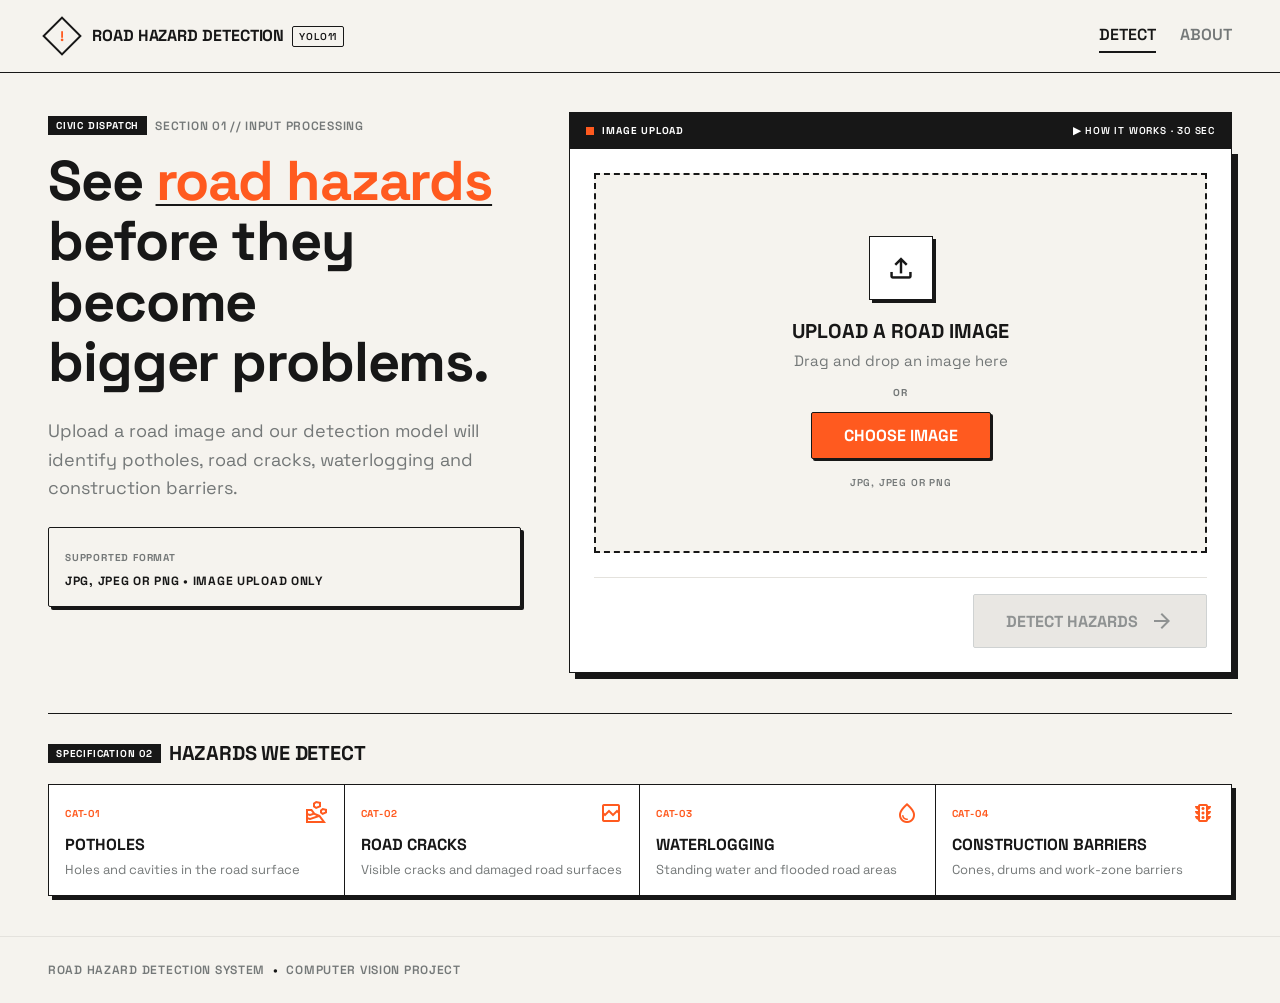
==== frontend/index.html @ a5b5b911 "feat: add road hazard detection frontend" ====
<!DOCTYPE html>
<html lang="en">
<head>
  <meta charset="utf-8">
  <meta name="viewport" content="width=device-width, initial-scale=1.0">
  <title>Road Hazard Detection</title>
  <link rel="preconnect" href="https://fonts.googleapis.com">
  <link rel="preconnect" href="https://fonts.gstatic.com" crossorigin>
  <link href="https://fonts.googleapis.com/css2?family=Space+Grotesk:wght@400;500;600;700&display=swap" rel="stylesheet">
  <link href="https://fonts.googleapis.com/css2?family=Material+Symbols+Outlined:wght,FILL@100..700,0..1&display=swap" rel="stylesheet">
  <link rel="stylesheet" href="styles.css">
</head>
<body>
  <!-- Header -->
  <header class="app-header">
    <div class="container header-container">
      <div class="logo-group">
        <div class="warning-icon" aria-hidden="true">
          <span>!</span>
        </div>
        <div class="title-group">
          <span class="app-title">Road Hazard Detection</span>
          <span class="model-badge">YOLO11</span>
        </div>
      </div>
      <nav class="main-nav" aria-label="Main Navigation">
        <a href="#" class="nav-link active">Detect</a>
        <a href="#" class="nav-link">About</a>
      </nav>
    </div>
  </header>

  <!-- Main Content -->
  <main class="main-content">
    <div class="container">
      
      <!-- Top Section: Dynamic based on state -->
      <!-- Empty & Selected States Header -->
      <section id="header-upload" class="section-header">
        <div class="editorial-column">
          <div class="wayfinding">
            <span class="badge-dark">CIVIC DISPATCH</span>
            <span class="section-label">SECTION 01 // INPUT PROCESSING</span>
          </div>
          <h1 class="main-heading">
            See <span class="highlight-underline">road hazards</span><br>
            before they become<br>
            bigger problems.
          </h1>
          <p class="editorial-text">
            Upload a road image and our detection model will identify potholes, road cracks, waterlogging and construction barriers.
          </p>
          <div class="spec-card">
            <div class="spec-header">
              <span class="spec-label">SUPPORTED FORMAT</span>
            </div>
            <p class="spec-value">JPG, JPEG OR PNG &bull; IMAGE UPLOAD ONLY</p>
          </div>
        </div>

        <div class="workspace-column">
          <div class="workspace-tab">
            <div class="tab-label">
              <span class="indicator-dot orange"></span>
              <span>IMAGE UPLOAD</span>
            </div>
            <button class="how-it-works-btn" id="btn-how-it-works" type="button">
              &#9654; HOW IT WORKS &middot; 30 SEC
            </button>
          </div>
          
          <div class="workspace-card">
            
            <!-- STATE 1: Empty Upload State -->
            <div id="view-empty" class="view-state active">
              <input type="file" id="file-upload-input" accept="image/jpeg,image/png,image/jpg" class="hidden-input" aria-label="Upload an image">
              <div id="drop-zone" class="drop-zone" role="button" tabindex="0" aria-label="Drag and drop an image here or click to choose">
                <div class="upload-icon-container">
                  <span class="material-symbols-outlined upload-icon">upload</span>
                </div>
                <h3 class="drop-heading">UPLOAD A ROAD IMAGE</h3>
                <p class="drop-subtext">Drag and drop an image here</p>
                <span class="separator">OR</span>
                <button type="button" class="btn-primary btn-choose">
                  CHOOSE IMAGE
                </button>
                <span class="format-note">JPG, JPEG OR PNG</span>
              </div>
              
              <!-- Validation / Error State Notification (Hidden by default) -->
              <div id="view-error" class="error-banner hidden">
                <span class="material-symbols-outlined">error</span>
                <span id="error-message">Invalid file type. Please upload a JPG, JPEG or PNG image.</span>
              </div>

              <div class="action-bar-disabled">
                <button type="button" class="btn-disabled" id="btn-detect-disabled" disabled>
                  <span>DETECT HAZARDS</span>
                  <span class="material-symbols-outlined">arrow_forward</span>
                </button>
              </div>
            </div>

            <!-- STATE 2: Selected Image State -->
            <div id="view-selected" class="view-state hidden">
              <div class="image-preview-container">
                <div class="badge-top-left">READY FOR ANALYSIS</div>
                <img id="image-preview" src="" alt="Selected road image preview" class="preview-img">
                <div class="grid-overlay" aria-hidden="true">
                  <div class="grid-cell"></div><div class="grid-cell"></div><div class="grid-cell"></div>
                  <div class="grid-cell"></div><div class="grid-cell"></div><div class="grid-cell"></div>
                </div>
              </div>
              
              <div class="metadata-strip">
                <div class="file-info">
                  <span class="material-symbols-outlined">image</span>
                  <span id="file-name" class="file-name">sample.jpg</span>
                  <span class="dot-separator">&bull;</span>
                  <span id="file-size" class="file-size">2.4 MB</span>
                </div>
                <div class="status-ready">
                  <span class="material-symbols-outlined">verified</span>
                  <span>Ready</span>
                </div>
              </div>

              <div class="action-bar-active">
                <button type="button" class="btn-text" id="btn-choose-different">
                  <span class="material-symbols-outlined">sync</span>
                  <span>Choose a different image</span>
                </button>
                <button type="button" class="btn-primary" id="btn-detect-action">
                  <span>DETECT HAZARDS</span>
                  <span class="material-symbols-outlined">arrow_forward</span>
                </button>
              </div>
            </div>

            <!-- STATE 3: Analyzing State -->
            <div id="view-analyzing" class="view-state hidden">
              <div class="image-preview-container analyzing-overlay">
                <img id="image-preview-analyzing" src="" alt="Analyzing road image" class="preview-img dimmed">
                <div class="loading-spinner-container">
                  <span class="material-symbols-outlined spinner">progress_activity</span>
                  <span class="loading-text">ANALYZING IMAGE...</span>
                </div>
              </div>
              <div class="metadata-strip analyzing-strip">
                <div class="pulse-indicator"></div>
                <span class="analyzing-status-text">Running YOLO11 tensor passes...</span>
              </div>
            </div>

          </div>
        </div>
      </section>

      <!-- STATE 4: Detection Results Header (Hidden by default) -->
      <section id="header-results" class="section-header-results hidden">
        <div class="results-banner">
          <div class="status-badge">Analysis Complete</div>
          <div class="demo-notice">DEMO MODE &mdash; Backend detection is not connected yet.</div>
          <h1 class="main-heading">
            <span id="total-detections-text">3</span> <span class="highlight-underline">road hazards</span> detected.
          </h1>
          <p class="editorial-text">
            Review the identified hazards and their confidence scores below.
          </p>
        </div>

        <div class="results-grid">
          <!-- Left: Image Output -->
          <div class="results-output-card">
            <div class="card-header dark">
              <div class="header-left">
                <span class="indicator-dot orange"></span>
                <span>Detection Output (Simulated Visualization)</span>
              </div>
            </div>
            <div class="image-result-container">
              <img id="image-result" src="" alt="Detection result image" class="preview-img">
              
              <!-- Bounding boxes will be injected via JS here for real use, 
                   but we'll keep the mock visual overlays as requested for this demo -->
              <div class="bounding-box bbox-1" aria-label="Detected Pothole">
                <div class="bbox-label orange-label">
                  <span class="indicator-dot orange"></span>
                  <span id="bbox-1-text">Pothole &middot; 92%</span>
                </div>
              </div>
              <div class="bounding-box bbox-2" aria-label="Detected Road Cracks">
                <div class="bbox-label yellow-label">
                  <span class="indicator-dot yellow"></span>
                  <span id="bbox-2-text">Road Crack &middot; 87%</span>
                </div>
              </div>
              <div class="bounding-box bbox-3" aria-label="Detected Construction Barrier">
                <div class="bbox-label orange-label">
                  <span class="indicator-dot orange"></span>
                  <span id="bbox-3-text">Construction Barrier &middot; 81%</span>
                </div>
              </div>
            </div>
            <div class="image-metadata-strip">
              <div class="file-name-small">
                <span class="material-symbols-outlined">image</span>
                <span id="result-file-name">SAMPLE.JPG</span>
              </div>
              <div class="analysis-complete-text">
                <span class="indicator-dot orange pulse"></span>
                Analysis Complete
              </div>
            </div>
          </div>

          <!-- Right: Hazard Summary -->
          <div class="hazard-summary-card">
            <div class="card-header dark">
              <div class="header-left">
                <span class="indicator-dot orange"></span>
                <span>Hazard Summary</span>
              </div>
            </div>
            <div class="summary-content">
              
              <div class="total-metric">
                <p class="metric-label">Total Detected</p>
                <div class="metric-value-group">
                  <span class="metric-big-number" id="summary-total">3</span>
                  <span class="metric-unit">Detections</span>
                </div>
              </div>

              <div class="category-counts" id="category-counts-container">
                <!-- Injected via JS -->
              </div>

              <div class="detection-details">
                <p class="metric-label mb-sm">Detection Details</p>
                <div class="details-list" id="detection-details-list">
                  <!-- Injected via JS -->
                </div>
              </div>

            </div>
          </div>
        </div>

        <div class="results-actions">
          <button type="button" class="btn-primary btn-large" id="btn-analyse-another">
            <span>ANALYSE ANOTHER IMAGE</span>
            <span class="material-symbols-outlined">arrow_forward</span>
          </button>
          <button type="button" class="btn-secondary btn-large" id="btn-download-result">
            <span class="material-symbols-outlined">download</span>
            <span>DOWNLOAD RESULT</span>
          </button>
        </div>
      </section>

      <!-- Bottom Specification Strip (Visible on Empty/Selected states) -->
      <section id="hazards-spec" class="hazards-spec">
        <div class="spec-header-row">
          <div class="spec-tag">
            <span class="badge-dark">SPECIFICATION 02</span>
            <h2 class="spec-heading">HAZARDS WE DETECT</h2>
          </div>
        </div>
        
        <div class="hazards-grid">
          <!-- Cat 1 -->
          <div class="hazard-category">
            <div class="hazard-top">
              <div class="hazard-title-row">
                <span class="cat-id">CAT-01</span>
                <span class="material-symbols-outlined hazard-icon">landslide</span>
              </div>
              <h3 class="hazard-name">POTHOLES</h3>
              <p class="hazard-desc">Holes and cavities in the road surface</p>
            </div>
          </div>
          <!-- Cat 2 -->
          <div class="hazard-category">
            <div class="hazard-top">
              <div class="hazard-title-row">
                <span class="cat-id">CAT-02</span>
                <span class="material-symbols-outlined hazard-icon">broken_image</span>
              </div>
              <h3 class="hazard-name">ROAD CRACKS</h3>
              <p class="hazard-desc">Visible cracks and damaged road surfaces</p>
            </div>
          </div>
          <!-- Cat 3 -->
          <div class="hazard-category">
            <div class="hazard-top">
              <div class="hazard-title-row">
                <span class="cat-id">CAT-03</span>
                <span class="material-symbols-outlined hazard-icon">water_drop</span>
              </div>
              <h3 class="hazard-name">WATERLOGGING</h3>
              <p class="hazard-desc">Standing water and flooded road areas</p>
            </div>
          </div>
          <!-- Cat 4 -->
          <div class="hazard-category">
            <div class="hazard-top">
              <div class="hazard-title-row">
                <span class="cat-id">CAT-04</span>
                <span class="material-symbols-outlined hazard-icon">traffic</span>
              </div>
              <h3 class="hazard-name">CONSTRUCTION BARRIERS</h3>
              <p class="hazard-desc">Cones, drums and work-zone barriers</p>
            </div>
          </div>
        </div>
      </section>

    </div>
  </main>

  <!-- Footer -->
  <footer class="app-footer">
    <div class="container footer-container">
      <span class="footer-text">ROAD HAZARD DETECTION SYSTEM <span class="dot">&bull;</span> COMPUTER VISION PROJECT</span>
    </div>
  </footer>

  <!-- Modal: How it Works -->
  <div id="modal-how-it-works" class="modal-overlay hidden" role="dialog" aria-modal="true" aria-labelledby="modal-title">
    <div class="modal-content">
      <div class="modal-header">
        <h2 id="modal-title" class="modal-title">How It Works</h2>
        <button type="button" class="btn-icon" id="btn-close-modal" aria-label="Close modal">
          <span class="material-symbols-outlined">close</span>
        </button>
      </div>
      <div class="modal-body">
        <div class="video-placeholder">
          <span class="material-symbols-outlined play-icon">play_circle</span>
          <p>Video Placeholder (30 Sec)</p>
        </div>
        <p class="modal-desc">
          The Road Hazard Detection System utilizes a YOLO11-based computer vision model to scan images for common road hazards such as potholes, cracks, waterlogging, and construction barriers. 
        </p>
      </div>
    </div>
  </div>

  <script src="app.js"></script>
</body>
</html>
---- frontend/styles.css ----
:root {
  --bg-color: #F5F3EE;
  --bg-color-hover: #eae8e3;
  --text-dark: #171717;
  --text-muted: #747878;
  --accent-orange: #FF5A1F;
  --accent-orange-hover: #e04a12;
  --accent-yellow: #FFA100;
  --border-color: #171717;
  --border-light: #e4e2dd;
  --shadow-sm: 2px 2px 0px #171717;
  --shadow-md: 3px 3px 0px #171717;
  --shadow-lg: 4px 4px 0px #171717;
  --shadow-xl: 6px 6px 0px #171717;
  
  --space-xs: 0.25rem;
  --space-sm: 0.5rem;
  --space-md: 1rem;
  --space-lg: 1.5rem;
  --space-xl: 2.5rem;
  
  --radius-sm: 0.125rem;
}

* {
  box-sizing: border-box;
  margin: 0;
  padding: 0;
}

body {
  font-family: 'Space Grotesk', sans-serif;
  background-color: var(--bg-color);
  color: var(--text-dark);
  line-height: 1.5;
  min-height: 100vh;
  display: flex;
  flex-direction: column;
}

.container {
  max-width: 80rem; /* 1280px */
  margin: 0 auto;
  padding: 0 var(--space-md);
  width: 100%;
}

@media (min-width: 768px) {
  .container {
    padding: 0 var(--space-lg);
  }
}

@media (min-width: 1024px) {
  .container {
    padding: 0 3rem;
  }
}

/* Header */
.app-header {
  position: fixed;
  top: 0;
  left: 0;
  width: 100%;
  z-index: 50;
  background-color: var(--bg-color);
  border-bottom: 1px solid var(--border-color);
}

.header-container {
  height: 72px;
  display: flex;
  align-items: center;
  justify-content: space-between;
}

.logo-group {
  display: flex;
  align-items: center;
  gap: var(--space-md);
}

.warning-icon {
  width: 28px;
  height: 28px;
  border: 2px solid var(--border-color);
  background-color: var(--bg-color);
  display: flex;
  align-items: center;
  justify-content: center;
  transform: rotate(45deg);
  flex-shrink: 0;
}

.warning-icon span {
  transform: rotate(-45deg);
  color: var(--accent-orange);
  font-weight: 700;
  font-size: 14px;
}

.title-group {
  display: flex;
  align-items: center;
  gap: var(--space-sm);
}

.app-title {
  font-weight: 700;
  font-size: 16px;
  text-transform: uppercase;
  letter-spacing: -0.005em;
}

.model-badge {
  border: 1px solid var(--border-color);
  border-radius: var(--radius-sm);
  padding: 2px 6px;
  font-size: 10px;
  font-weight: 600;
  text-transform: uppercase;
  letter-spacing: 0.08em;
}

.main-nav {
  display: flex;
  gap: var(--space-lg);
}

.nav-link {
  text-decoration: none;
  color: var(--text-muted);
  font-weight: 600;
  font-size: 16px;
  text-transform: uppercase;
  padding: 4px 0;
  transition: color 0.2s;
}

.nav-link:hover {
  color: var(--text-dark);
}

.nav-link.active {
  color: var(--text-dark);
  border-bottom: 2px solid var(--border-color);
}

/* Main Content Layout */
.main-content {
  flex: 1;
  padding-top: 72px;
  padding-bottom: var(--space-xl);
}

.section-header {
  display: grid;
  grid-template-columns: 1fr;
  gap: var(--space-lg);
  padding-top: var(--space-xl);
}

@media (min-width: 1024px) {
  .section-header {
    grid-template-columns: 5fr 7fr;
    gap: 3rem;
  }
}

.editorial-column {
  padding-top: var(--space-xs);
}

.wayfinding {
  display: flex;
  align-items: center;
  gap: var(--space-sm);
  margin-bottom: var(--space-md);
}

.badge-dark {
  background-color: var(--text-dark);
  color: #fff;
  font-size: 10px;
  font-weight: 700;
  text-transform: uppercase;
  letter-spacing: 0.08em;
  padding: 2px 8px;
}

.section-label {
  font-size: 12px;
  font-weight: 600;
  color: var(--text-muted);
  text-transform: uppercase;
  letter-spacing: 0.06em;
}

.main-heading {
  font-size: 40px;
  line-height: 1.08;
  font-weight: 700;
  letter-spacing: -0.02em;
  margin-bottom: var(--space-lg);
}

@media (min-width: 768px) {
  .main-heading {
    font-size: 44px;
  }
}

@media (min-width: 1024px) {
  .main-heading {
    font-size: 56px;
  }
}

.highlight-underline {
  color: var(--accent-orange);
  text-decoration: underline;
  text-decoration-color: var(--text-dark);
  text-decoration-thickness: 2px;
  text-underline-offset: 4px;
}

.editorial-text {
  font-size: 18px;
  color: var(--text-muted);
  line-height: 1.6;
  margin-bottom: var(--space-lg);
  max-width: 32rem;
}

.spec-card {
  background-color: var(--bg-color);
  border: 1px solid var(--border-color);
  padding: var(--space-md);
  border-radius: var(--radius-sm);
  box-shadow: var(--shadow-md);
  margin-bottom: var(--space-xl);
}

.spec-header {
  margin-bottom: 4px;
}

.spec-label {
  font-size: 10px;
  font-weight: 700;
  color: var(--text-muted);
  text-transform: uppercase;
  letter-spacing: 0.08em;
}

.spec-value {
  font-size: 12px;
  font-weight: 700;
  text-transform: uppercase;
  letter-spacing: 0.06em;
}

/* Workspace / Upload area */
.workspace-column {
  display: flex;
  flex-direction: column;
}

.workspace-tab {
  display: flex;
  align-items: center;
  justify-content: space-between;
  background-color: var(--text-dark);
  color: #fff;
  padding: 10px var(--space-md);
  border: 1px solid var(--border-color);
  border-bottom: none;
}

.tab-label {
  display: flex;
  align-items: center;
  gap: var(--space-sm);
  font-size: 10px;
  font-weight: 700;
  text-transform: uppercase;
  letter-spacing: 0.08em;
}

.indicator-dot {
  width: 8px;
  height: 8px;
  display: inline-block;
}

.indicator-dot.orange {
  background-color: var(--accent-orange);
}

.indicator-dot.yellow {
  background-color: var(--accent-yellow);
}

.how-it-works-btn {
  background: none;
  border: none;
  color: #fff;
  font-family: inherit;
  font-size: 10px;
  font-weight: 600;
  text-transform: uppercase;
  letter-spacing: 0.08em;
  cursor: pointer;
  transition: color 0.2s;
}

.how-it-works-btn:hover {
  color: var(--accent-orange);
}

.workspace-card {
  background-color: #fff;
  border: 1px solid var(--border-color);
  padding: var(--space-md);
  box-shadow: var(--shadow-xl);
}

@media (min-width: 1024px) {
  .workspace-card {
    padding: var(--space-lg);
  }
}

/* View States */
.view-state {
  display: none;
  flex-direction: column;
}

.view-state.active {
  display: flex;
}

.hidden {
  display: none !important;
}

/* Drop Zone */
.hidden-input {
  display: none;
}

.drop-zone {
  border: 2px dashed var(--border-color);
  background-color: var(--bg-color);
  padding: 2rem;
  text-align: center;
  display: flex;
  flex-direction: column;
  align-items: center;
  justify-content: center;
  min-height: 380px;
  cursor: pointer;
  transition: background-color 0.2s, border-color 0.2s;
}

.drop-zone:hover {
  background-color: var(--bg-color-hover);
}

.drop-zone.drag-over {
  background-color: var(--bg-color-hover);
  border-color: var(--accent-orange);
}

.upload-icon-container {
  width: 64px;
  height: 64px;
  background-color: #fff;
  border: 1px solid var(--border-color);
  display: flex;
  align-items: center;
  justify-content: center;
  margin-bottom: var(--space-md);
  box-shadow: var(--shadow-md);
}

.upload-icon {
  font-size: 32px;
}

.drop-heading {
  font-size: 20px;
  font-weight: 700;
  text-transform: uppercase;
  margin-bottom: 4px;
}

.drop-subtext {
  font-size: 15px;
  color: var(--text-muted);
  margin-bottom: 12px;
}

.separator {
  font-size: 10px;
  font-weight: 700;
  color: var(--text-muted);
  text-transform: uppercase;
  letter-spacing: 0.08em;
  margin-bottom: 12px;
}

.btn-primary {
  background-color: var(--accent-orange);
  color: #fff;
  border: 1px solid var(--border-color);
  padding: 12px 32px;
  font-family: inherit;
  font-size: 16px;
  font-weight: 700;
  text-transform: uppercase;
  cursor: pointer;
  border-radius: var(--radius-sm);
  display: inline-flex;
  align-items: center;
  justify-content: center;
  gap: var(--space-sm);
  box-shadow: var(--shadow-sm);
  transition: background-color 0.2s, transform 0.1s;
}

.btn-primary:hover {
  background-color: var(--accent-orange-hover);
}

.btn-primary:active {
  transform: translate(2px, 2px);
  box-shadow: none;
}

.btn-primary.btn-large {
  border-width: 2px;
  box-shadow: var(--shadow-lg);
}

.btn-secondary {
  background-color: #fff;
  color: var(--text-dark);
  border: 2px solid var(--border-color);
  padding: 12px 32px;
  font-family: inherit;
  font-size: 14px;
  font-weight: 700;
  text-transform: uppercase;
  letter-spacing: 0.05em;
  cursor: pointer;
  display: inline-flex;
  align-items: center;
  justify-content: center;
  gap: var(--space-sm);
  box-shadow: var(--shadow-lg);
  transition: background-color 0.2s, transform 0.1s;
}

.btn-secondary:hover {
  background-color: var(--bg-color);
}
.btn-secondary:active {
  transform: translate(2px, 2px);
  box-shadow: none;
}

.format-note {
  margin-top: var(--space-md);
  font-size: 10px;
  font-weight: 600;
  color: var(--text-muted);
  text-transform: uppercase;
  letter-spacing: 0.08em;
}

/* Action Bars */
.action-bar-disabled,
.action-bar-active {
  margin-top: var(--space-lg);
  padding-top: var(--space-md);
  border-top: 1px solid var(--border-light);
  display: flex;
  align-items: center;
}

.action-bar-disabled {
  justify-content: flex-end;
}

.action-bar-active {
  flex-direction: column;
  gap: var(--space-md);
}

@media (min-width: 640px) {
  .action-bar-active {
    flex-direction: row;
    justify-content: space-between;
  }
}

.btn-disabled {
  background-color: var(--border-light);
  color: var(--text-muted);
  border: 1px solid #c4c7c7;
  padding: 14px 32px;
  font-family: inherit;
  font-size: 16px;
  font-weight: 700;
  text-transform: uppercase;
  border-radius: var(--radius-sm);
  display: inline-flex;
  align-items: center;
  gap: 12px;
  opacity: 0.8;
  cursor: not-allowed;
}

.btn-text {
  background: none;
  border: none;
  font-family: inherit;
  font-size: 16px;
  font-weight: 600;
  color: var(--text-muted);
  text-decoration: underline;
  text-underline-offset: 4px;
  cursor: pointer;
  display: inline-flex;
  align-items: center;
  gap: 8px;
  padding: 8px 4px;
  transition: color 0.2s;
}

.btn-text:hover {
  color: var(--text-dark);
}

/* Selected Image Preview */
.image-preview-container {
  position: relative;
  width: 100%;
  border: 1px solid var(--border-color);
  background-color: var(--bg-color);
  overflow: hidden;
}

.badge-top-left {
  position: absolute;
  top: 8px;
  left: 8px;
  z-index: 10;
  background-color: var(--text-dark);
  color: #fff;
  font-size: 10px;
  font-weight: 700;
  text-transform: uppercase;
  padding: 2px 8px;
}

.preview-img {
  width: 100%;
  height: 320px;
  object-fit: cover;
  display: block;
}

@media (min-width: 768px) {
  .preview-img {
    height: 380px;
  }
}

.grid-overlay {
  position: absolute;
  inset: 0;
  pointer-events: none;
  display: grid;
  grid-template-columns: repeat(3, 1fr);
  grid-template-rows: repeat(2, 1fr);
  border-top: 1px solid rgba(23, 23, 23, 0.2);
  opacity: 0.4;
}

.grid-cell {
  border-right: 1px solid rgba(23, 23, 23, 0.3);
  border-bottom: 1px solid rgba(23, 23, 23, 0.3);
}
.grid-cell:nth-child(3n) { border-right: none; }
.grid-cell:nth-child(n+4) { border-bottom: none; }

.metadata-strip {
  margin-top: var(--space-md);
  border: 1px solid var(--border-color);
  background-color: var(--bg-color);
  padding: var(--space-sm);
  display: flex;
  flex-wrap: wrap;
  align-items: center;
  justify-content: space-between;
  gap: var(--space-sm);
}

.file-info {
  display: flex;
  align-items: center;
  gap: 8px;
  min-width: 0;
}

.file-name {
  font-size: 12px;
  font-weight: 600;
  text-transform: uppercase;
  white-space: nowrap;
  overflow: hidden;
  text-overflow: ellipsis;
  max-width: 200px;
}

.dot-separator {
  color: var(--text-muted);
}

.file-size {
  font-size: 10px;
  text-transform: uppercase;
  color: var(--text-muted);
}

.status-ready {
  display: flex;
  align-items: center;
  gap: 4px;
  color: var(--accent-orange);
  font-size: 10px;
  font-weight: 700;
  text-transform: uppercase;
}

/* Error Banner */
.error-banner {
  margin-top: var(--space-md);
  padding: var(--space-sm);
  background-color: #ffdad6;
  border: 1px solid #ba1a1a;
  color: #93000a;
  display: flex;
  align-items: center;
  gap: var(--space-sm);
  font-size: 13px;
  font-weight: 600;
  border-radius: var(--radius-sm);
}

/* Analyzing State */
.analyzing-overlay {
  background-color: #000;
}
.preview-img.dimmed {
  opacity: 0.3;
}
.loading-spinner-container {
  position: absolute;
  inset: 0;
  display: flex;
  flex-direction: column;
  align-items: center;
  justify-content: center;
  color: #fff;
  z-index: 20;
}
.spinner {
  font-size: 48px;
  margin-bottom: var(--space-sm);
  animation: spin 1s linear infinite;
}
.loading-text {
  font-size: 14px;
  font-weight: 700;
  letter-spacing: 0.1em;
}

@keyframes spin {
  100% { transform: rotate(360deg); }
}

.pulse-indicator {
  width: 8px;
  height: 8px;
  background-color: var(--accent-orange);
  animation: pulse 1.5s infinite;
}
@keyframes pulse {
  0%, 100% { opacity: 1; transform: scale(1); }
  50% { opacity: 0.5; transform: scale(0.8); }
}

.analyzing-status-text {
  font-size: 10px;
  font-weight: 700;
  text-transform: uppercase;
  letter-spacing: 0.08em;
}
.analyzing-strip {
  justify-content: flex-start;
}

/* Detection Results Layout */
.section-header-results {
  padding-top: var(--space-md);
}

.results-banner {
  margin-bottom: var(--space-xl);
}
.status-badge {
  display: inline-flex;
  align-items: center;
  background-color: var(--text-dark);
  color: #fff;
  font-size: 11px;
  font-family: monospace;
  font-weight: 600;
  letter-spacing: 0.05em;
  text-transform: uppercase;
  padding: 4px 10px;
  margin-bottom: 12px;
}

.demo-notice {
  color: var(--accent-orange);
  font-size: 12px;
  font-weight: 700;
  text-transform: uppercase;
  margin-bottom: 12px;
  letter-spacing: 0.05em;
}

.results-grid {
  display: grid;
  grid-template-columns: 1fr;
  gap: 2rem;
  margin-bottom: 2rem;
}

@media (min-width: 1024px) {
  .results-grid {
    grid-template-columns: 7fr 5fr;
  }
}

.results-output-card,
.hazard-summary-card {
  background-color: #fff;
  border: 2px solid var(--border-color);
  box-shadow: var(--shadow-lg);
  display: flex;
  flex-direction: column;
}

.card-header.dark {
  background-color: var(--text-dark);
  color: #fff;
  padding: 10px 16px;
  display: flex;
  align-items: center;
  justify-content: space-between;
  font-size: 12px;
  font-family: monospace;
  font-weight: 700;
  text-transform: uppercase;
  letter-spacing: 0.05em;
}

.header-left {
  display: flex;
  align-items: center;
  gap: 8px;
}

/* Image Result Canvas */
.image-result-container {
  position: relative;
  width: 100%;
  aspect-ratio: 16 / 9;
  background-color: #111;
  border-bottom: 1px solid var(--border-color);
  overflow: hidden;
}

.image-result-container .preview-img {
  width: 100%;
  height: 100%;
  object-fit: cover;
}

.bounding-box {
  position: absolute;
  pointer-events: none;
}
.bbox-1 {
  left: 38%; top: 45%; width: 18%; height: 15%;
  border: 2px solid var(--accent-orange);
}
.bbox-2 {
  left: 32%; top: 38%; width: 30%; height: 28%;
  border: 2px dashed var(--accent-yellow);
}
.bbox-3 {
  left: 80%; top: 42%; width: 15%; height: 24%;
  border: 2px solid var(--accent-orange);
}

.bbox-label {
  position: absolute;
  background-color: var(--text-dark);
  color: #fff;
  font-size: 10px;
  font-family: monospace;
  font-weight: 700;
  text-transform: uppercase;
  padding: 2px 6px;
  display: flex;
  align-items: center;
  gap: 4px;
  white-space: nowrap;
  box-shadow: 0 1px 2px rgba(0,0,0,0.3);
}

.bbox-1 .bbox-label { top: -24px; left: -2px; }
.bbox-2 .bbox-label { bottom: -24px; left: -2px; }
.bbox-3 .bbox-label { top: -24px; right: -2px; }

.image-metadata-strip {
  padding: 12px 16px;
  background-color: #fff;
  display: flex;
  align-items: center;
  justify-content: space-between;
  font-size: 12px;
  font-family: monospace;
}

.file-name-small {
  display: flex;
  align-items: center;
  gap: 8px;
  font-weight: 500;
}

.analysis-complete-text {
  display: flex;
  align-items: center;
  gap: 6px;
  font-size: 11px;
  font-weight: 600;
  color: var(--accent-orange);
  text-transform: uppercase;
  letter-spacing: 0.05em;
}
.pulse {
  animation: pulse 1s infinite;
}

/* Summary Card Content */
.summary-content {
  padding: 1.5rem;
  display: flex;
  flex-direction: column;
}

.total-metric {
  padding-bottom: 1.5rem;
  border-bottom: 1px solid var(--border-light);
}

.metric-label {
  font-size: 12px;
  font-family: monospace;
  font-weight: 700;
  text-transform: uppercase;
  letter-spacing: 0.08em;
  color: var(--text-muted);
}
.mb-sm {
  margin-bottom: 12px;
}

.metric-value-group {
  display: flex;
  align-items: baseline;
  gap: 8px;
  margin-top: 4px;
}

.metric-big-number {
  font-size: 60px;
  font-weight: 800;
  line-height: 1;
  letter-spacing: -0.02em;
}

.metric-unit {
  font-size: 14px;
  font-weight: 600;
  font-family: monospace;
  text-transform: uppercase;
  color: var(--accent-orange);
}

.category-counts {
  padding: 1.25rem 0;
  border-bottom: 1px solid var(--border-light);
}

.count-row {
  display: flex;
  align-items: center;
  justify-content: space-between;
  padding: 8px 0;
  font-size: 14px;
}

.count-row:not(:last-child) {
  border-bottom: 1px solid var(--border-light);
}

.count-name {
  font-weight: 500;
}

.count-val {
  font-family: monospace;
  font-weight: 700;
}

.count-val.zero {
  font-weight: 400;
  color: var(--text-muted);
}
.count-name.zero {
  color: var(--text-muted);
}

.detection-details {
  padding-top: 1.25rem;
}

.details-list {
  display: flex;
  flex-direction: column;
  gap: 12px;
}

.detail-item {
  display: flex;
  align-items: center;
  justify-content: space-between;
  padding: 8px 12px;
  background-color: #FAF8F5;
  border: 1px solid var(--border-light);
}

.detail-left {
  display: flex;
  align-items: center;
  gap: 10px;
}

.detail-info {
  display: flex;
  flex-direction: column;
}

.detail-title {
  font-size: 14px;
  font-weight: 700;
  line-height: 1.2;
}

.detail-sub {
  font-size: 11px;
  font-family: monospace;
  color: var(--text-muted);
}

.detail-conf {
  border: 1px solid var(--border-color);
  background-color: #fff;
  padding: 2px 6px;
  font-size: 10px;
  font-family: monospace;
  font-weight: 700;
}

.results-actions {
  display: flex;
  flex-wrap: wrap;
  align-items: center;
  gap: 1rem;
  padding-bottom: 1.5rem;
}

/* Specification Strip */
.hazards-spec {
  margin-top: var(--space-xl);
  padding-top: var(--space-lg);
  border-top: 1px solid var(--border-color);
}

.spec-header-row {
  display: flex;
  align-items: center;
  justify-content: space-between;
  margin-bottom: var(--space-md);
}

.spec-tag {
  display: flex;
  align-items: center;
  gap: 8px;
}

.spec-heading {
  font-size: 20px;
  font-weight: 700;
  text-transform: uppercase;
  letter-spacing: -0.01em;
}

.hazards-grid {
  display: grid;
  grid-template-columns: 1fr;
  background-color: #fff;
  border: 1px solid var(--border-color);
  box-shadow: var(--shadow-lg);
}

@media (min-width: 640px) {
  .hazards-grid {
    grid-template-columns: repeat(2, 1fr);
  }
}

@media (min-width: 1024px) {
  .hazards-grid {
    grid-template-columns: repeat(4, 1fr);
  }
}

.hazard-category {
  padding: var(--space-md);
  display: flex;
  flex-direction: column;
  justify-content: space-between;
  transition: background-color 0.2s;
  border-bottom: 1px solid var(--border-color);
}

@media (min-width: 640px) {
  .hazard-category:nth-child(odd) { border-right: 1px solid var(--border-color); }
  .hazard-category:nth-last-child(-n+2) { border-bottom: none; }
}

@media (min-width: 1024px) {
  .hazard-category {
    border-bottom: none !important;
    border-right: 1px solid var(--border-color);
  }
  .hazard-category:last-child {
    border-right: none;
  }
}

.hazard-category:hover {
  background-color: var(--bg-color);
}

.hazard-title-row {
  display: flex;
  align-items: center;
  justify-content: space-between;
  margin-bottom: var(--space-sm);
}

.cat-id {
  font-size: 10px;
  font-weight: 700;
  color: var(--accent-orange);
  text-transform: uppercase;
  letter-spacing: 0.08em;
}

.hazard-icon {
  color: var(--accent-orange);
  transition: transform 0.2s;
}

.hazard-category:hover .hazard-icon {
  transform: scale(1.1);
}

.hazard-name {
  font-size: 16px;
  font-weight: 700;
  text-transform: uppercase;
  margin-bottom: 4px;
}

.hazard-desc {
  font-size: 13px;
  color: var(--text-muted);
  line-height: 1.4;
}

/* Footer */
.app-footer {
  background-color: var(--bg-color);
  border-top: 1px solid var(--border-light);
}

.footer-container {
  padding-top: var(--space-lg);
  padding-bottom: var(--space-lg);
  display: flex;
  align-items: center;
}

.footer-text {
  font-size: 12px;
  font-weight: 600;
  color: var(--text-muted);
  text-transform: uppercase;
  letter-spacing: 0.06em;
}

.dot {
  color: var(--text-dark);
  font-weight: 700;
  margin: 0 4px;
}

/* Modal */
.modal-overlay {
  position: fixed;
  inset: 0;
  background-color: rgba(23, 23, 23, 0.5);
  z-index: 100;
  display: flex;
  align-items: center;
  justify-content: center;
  padding: var(--space-md);
  backdrop-filter: blur(4px);
}

.modal-overlay.hidden {
  display: none !important;
}

.modal-content {
  background-color: var(--bg-color);
  border: 1px solid var(--border-color);
  box-shadow: var(--shadow-xl);
  width: 100%;
  max-width: 500px;
  border-radius: var(--radius-sm);
  display: flex;
  flex-direction: column;
}

.modal-header {
  padding: var(--space-md);
  border-bottom: 1px solid var(--border-color);
  display: flex;
  align-items: center;
  justify-content: space-between;
}

.modal-title {
  font-size: 20px;
  font-weight: 700;
  text-transform: uppercase;
}

.btn-icon {
  background: none;
  border: none;
  cursor: pointer;
  display: flex;
  align-items: center;
  justify-content: center;
  color: var(--text-dark);
}

.btn-icon:hover {
  color: var(--accent-orange);
}

.modal-body {
  padding: var(--space-md);
}

.video-placeholder {
  width: 100%;
  aspect-ratio: 16 / 9;
  background-color: #000;
  color: #fff;
  display: flex;
  flex-direction: column;
  align-items: center;
  justify-content: center;
  margin-bottom: var(--space-md);
}

.play-icon {
  font-size: 48px;
  margin-bottom: 8px;
  color: var(--accent-orange);
}

.modal-desc {
  font-size: 15px;
  line-height: 1.6;
  color: var(--text-dark);
}
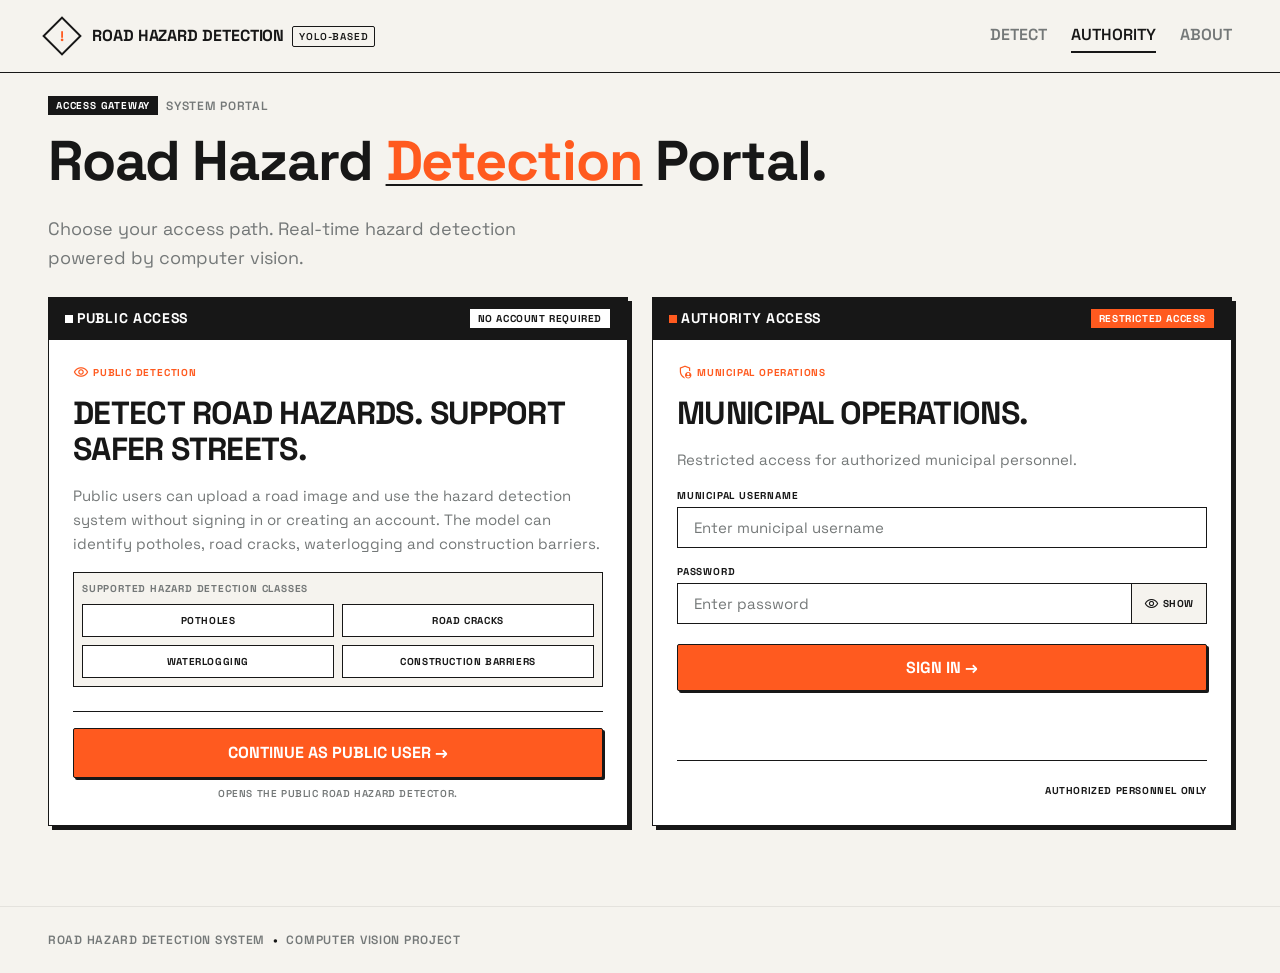
==== commit c5810ea7: "feat: add authority gateway and admin frontend" ====
--- a/frontend/index.html
+++ b/frontend/index.html
@@ -1,30 +1,37 @@
 <!DOCTYPE html>
 <html lang="en">
+
 <head>
   <meta charset="utf-8">
   <meta name="viewport" content="width=device-width, initial-scale=1.0">
-  <title>Road Hazard Detection</title>
+  <title>Access Gateway — Road Hazard Detection</title>
+  <meta name="description"
+    content="Road Hazard Detection System access gateway. Public users can detect road hazards without an account. Municipal authorities can sign in to manage reports.">
   <link rel="preconnect" href="https://fonts.googleapis.com">
   <link rel="preconnect" href="https://fonts.gstatic.com" crossorigin>
-  <link href="https://fonts.googleapis.com/css2?family=Space+Grotesk:wght@400;500;600;700&display=swap" rel="stylesheet">
-  <link href="https://fonts.googleapis.com/css2?family=Material+Symbols+Outlined:wght,FILL@100..700,0..1&display=swap" rel="stylesheet">
+  <link href="https://fonts.googleapis.com/css2?family=Space+Grotesk:wght@400;500;600;700&display=swap"
+    rel="stylesheet">
+  <link href="https://fonts.googleapis.com/css2?family=Material+Symbols+Outlined:wght,FILL@100..700,0..1&display=swap"
+    rel="stylesheet">
   <link rel="stylesheet" href="styles.css">
 </head>
+
 <body>
   <!-- Header -->
   <header class="app-header">
     <div class="container header-container">
-      <div class="logo-group">
+      <a href="index.html" class="logo-group" style="text-decoration:none;color:inherit;">
         <div class="warning-icon" aria-hidden="true">
           <span>!</span>
         </div>
         <div class="title-group">
           <span class="app-title">Road Hazard Detection</span>
-          <span class="model-badge">YOLO11</span>
-        </div>
-      </div>
+          <span class="model-badge">YOLO-BASED</span>
+        </div>
+      </a>
       <nav class="main-nav" aria-label="Main Navigation">
-        <a href="#" class="nav-link active">Detect</a>
+        <a href="detect.html" class="nav-link">Detect</a>
+        <a href="index.html" class="nav-link active">Authority</a>
         <a href="#" class="nav-link">About</a>
       </nav>
     </div>
@@ -33,288 +40,171 @@
   <!-- Main Content -->
   <main class="main-content">
     <div class="container">
-      
-      <!-- Top Section: Dynamic based on state -->
-      <!-- Empty & Selected States Header -->
-      <section id="header-upload" class="section-header">
-        <div class="editorial-column">
+
+      <!-- Session Check Overlay -->
+      <div id="session-check-overlay" class="gateway-session-check" role="status" aria-live="polite">
+        <div class="session-check-card">
+          <div class="session-check-header">
+            <div class="session-check-header-left">
+              <span class="indicator-dot orange pulse-dot"></span>
+              <span class="session-check-label">AUTHORITY VERIFICATION</span>
+            </div>
+            <span class="session-check-badge">SESSION STATUS</span>
+          </div>
+          <div class="session-check-body">
+            <h1 class="session-check-title">CHECKING AUTHORITY SESSION...</h1>
+            <p class="session-check-desc">Checking whether you already have an active authority session.</p>
+            <div class="session-check-progress">
+              <div class="session-check-bar">
+                <div class="session-check-bar-fill"></div>
+              </div>
+              <div class="session-check-status-row">
+                <span>PORTAL: AUTHORITY DISPATCH</span>
+                <span>STATUS: CONNECTING</span>
+              </div>
+            </div>
+          </div>
+          <div class="session-check-footer">
+            <a href="detect.html" class="btn-secondary session-check-escape">
+              <span class="material-symbols-outlined" style="font-size:18px;">arrow_back</span>
+              <span>CONTINUE AS PUBLIC USER →</span>
+            </a>
+          </div>
+        </div>
+      </div>
+
+      <!-- Gateway Content (hidden during session check) -->
+      <div id="gateway-content" class="gateway-content hidden">
+        <!-- Page Header -->
+        <div class="gateway-header">
           <div class="wayfinding">
-            <span class="badge-dark">CIVIC DISPATCH</span>
-            <span class="section-label">SECTION 01 // INPUT PROCESSING</span>
+            <span class="badge-dark">ACCESS GATEWAY</span>
+            <span class="section-label">SYSTEM PORTAL</span>
           </div>
-          <h1 class="main-heading">
-            See <span class="highlight-underline">road hazards</span><br>
-            before they become<br>
-            bigger problems.
+          <h1 class="main-heading gateway-heading">
+            Road Hazard <span class="highlight-underline">Detection</span> Portal.
           </h1>
           <p class="editorial-text">
-            Upload a road image and our detection model will identify potholes, road cracks, waterlogging and construction barriers.
+            Choose your access path. Real-time hazard detection powered by computer vision.
           </p>
-          <div class="spec-card">
-            <div class="spec-header">
-              <span class="spec-label">SUPPORTED FORMAT</span>
-            </div>
-            <p class="spec-value">JPG, JPEG OR PNG &bull; IMAGE UPLOAD ONLY</p>
-          </div>
-        </div>
-
-        <div class="workspace-column">
-          <div class="workspace-tab">
-            <div class="tab-label">
-              <span class="indicator-dot orange"></span>
-              <span>IMAGE UPLOAD</span>
-            </div>
-            <button class="how-it-works-btn" id="btn-how-it-works" type="button">
-              &#9654; HOW IT WORKS &middot; 30 SEC
-            </button>
-          </div>
-          
-          <div class="workspace-card">
-            
-            <!-- STATE 1: Empty Upload State -->
-            <div id="view-empty" class="view-state active">
-              <input type="file" id="file-upload-input" accept="image/jpeg,image/png,image/jpg" class="hidden-input" aria-label="Upload an image">
-              <div id="drop-zone" class="drop-zone" role="button" tabindex="0" aria-label="Drag and drop an image here or click to choose">
-                <div class="upload-icon-container">
-                  <span class="material-symbols-outlined upload-icon">upload</span>
+        </div>
+
+        <!-- Session Expired Notice -->
+        <div id="notice-expired" class="gateway-notice gateway-notice-warn hidden" role="alert">
+          <span class="material-symbols-outlined">schedule</span>
+          <span>Your authority session has expired. Please sign in again.</span>
+        </div>
+
+        <!-- Two Panel Layout -->
+        <div class="gateway-panels">
+
+          <!-- PUBLIC ACCESS PANEL -->
+          <section class="gateway-panel" id="panel-public">
+            <div class="panel-header panel-header-dark">
+              <div class="panel-header-left">
+                <span class="indicator-dot white-dot"></span>
+                <span class="panel-title">Public Access</span>
+              </div>
+              <span class="panel-badge">No Account Required</span>
+            </div>
+            <div class="panel-body">
+              <div class="panel-content">
+                <div class="panel-meta">
+                  <span class="material-symbols-outlined"
+                    style="font-size:16px;color:var(--accent-orange);">visibility</span>
+                  <span>PUBLIC DETECTION</span>
                 </div>
-                <h3 class="drop-heading">UPLOAD A ROAD IMAGE</h3>
-                <p class="drop-subtext">Drag and drop an image here</p>
-                <span class="separator">OR</span>
-                <button type="button" class="btn-primary btn-choose">
-                  CHOOSE IMAGE
-                </button>
-                <span class="format-note">JPG, JPEG OR PNG</span>
-              </div>
-              
-              <!-- Validation / Error State Notification (Hidden by default) -->
-              <div id="view-error" class="error-banner hidden">
-                <span class="material-symbols-outlined">error</span>
-                <span id="error-message">Invalid file type. Please upload a JPG, JPEG or PNG image.</span>
-              </div>
-
-              <div class="action-bar-disabled">
-                <button type="button" class="btn-disabled" id="btn-detect-disabled" disabled>
-                  <span>DETECT HAZARDS</span>
-                  <span class="material-symbols-outlined">arrow_forward</span>
-                </button>
-              </div>
-            </div>
-
-            <!-- STATE 2: Selected Image State -->
-            <div id="view-selected" class="view-state hidden">
-              <div class="image-preview-container">
-                <div class="badge-top-left">READY FOR ANALYSIS</div>
-                <img id="image-preview" src="" alt="Selected road image preview" class="preview-img">
-                <div class="grid-overlay" aria-hidden="true">
-                  <div class="grid-cell"></div><div class="grid-cell"></div><div class="grid-cell"></div>
-                  <div class="grid-cell"></div><div class="grid-cell"></div><div class="grid-cell"></div>
+                <h2 class="panel-heading">DETECT ROAD HAZARDS. SUPPORT SAFER STREETS.</h2>
+                <p class="panel-text">
+                  Public users can upload a road image and use the hazard detection system without signing in or
+                  creating an account. The model can identify potholes, road cracks, waterlogging and construction
+                  barriers.
+                </p>
+                <div class="supported-classes">
+                  <div class="supported-classes-label">SUPPORTED HAZARD DETECTION CLASSES</div>
+                  <div class="supported-classes-grid">
+                    <span class="class-tag">Potholes</span>
+                    <span class="class-tag">Road Cracks</span>
+                    <span class="class-tag">Waterlogging</span>
+                    <span class="class-tag">Construction Barriers</span>
+                  </div>
                 </div>
               </div>
-              
-              <div class="metadata-strip">
-                <div class="file-info">
-                  <span class="material-symbols-outlined">image</span>
-                  <span id="file-name" class="file-name">sample.jpg</span>
-                  <span class="dot-separator">&bull;</span>
-                  <span id="file-size" class="file-size">2.4 MB</span>
+              <div class="panel-action-area">
+                <a href="detect.html" class="btn-primary panel-cta" id="btn-public-access">
+                  <span>CONTINUE AS PUBLIC USER →</span>
+                </a>
+                <p class="panel-action-note">Opens the public road hazard detector.</p>
+              </div>
+            </div>
+          </section>
+
+          <!-- AUTHORITY ACCESS PANEL -->
+          <section class="gateway-panel" id="panel-authority">
+            <div class="panel-header panel-header-dark">
+              <div class="panel-header-left">
+                <span class="indicator-dot orange"></span>
+                <span class="panel-title">Authority Access</span>
+              </div>
+              <span class="panel-badge panel-badge-orange">Restricted Access</span>
+            </div>
+            <div class="panel-body">
+              <div class="panel-content">
+                <div class="panel-meta">
+                  <span class="material-symbols-outlined" style="font-size:16px;">admin_panel_settings</span>
+                  <span>MUNICIPAL OPERATIONS</span>
                 </div>
-                <div class="status-ready">
-                  <span class="material-symbols-outlined">verified</span>
-                  <span>Ready</span>
-                </div>
-              </div>
-
-              <div class="action-bar-active">
-                <button type="button" class="btn-text" id="btn-choose-different">
-                  <span class="material-symbols-outlined">sync</span>
-                  <span>Choose a different image</span>
-                </button>
-                <button type="button" class="btn-primary" id="btn-detect-action">
-                  <span>DETECT HAZARDS</span>
-                  <span class="material-symbols-outlined">arrow_forward</span>
-                </button>
-              </div>
-            </div>
-
-            <!-- STATE 3: Analyzing State -->
-            <div id="view-analyzing" class="view-state hidden">
-              <div class="image-preview-container analyzing-overlay">
-                <img id="image-preview-analyzing" src="" alt="Analyzing road image" class="preview-img dimmed">
-                <div class="loading-spinner-container">
-                  <span class="material-symbols-outlined spinner">progress_activity</span>
-                  <span class="loading-text">ANALYZING IMAGE...</span>
-                </div>
-              </div>
-              <div class="metadata-strip analyzing-strip">
-                <div class="pulse-indicator"></div>
-                <span class="analyzing-status-text">Running YOLO11 tensor passes...</span>
-              </div>
-            </div>
-
-          </div>
-        </div>
-      </section>
-
-      <!-- STATE 4: Detection Results Header (Hidden by default) -->
-      <section id="header-results" class="section-header-results hidden">
-        <div class="results-banner">
-          <div class="status-badge">Analysis Complete</div>
-          <div class="demo-notice">DEMO MODE &mdash; Backend detection is not connected yet.</div>
-          <h1 class="main-heading">
-            <span id="total-detections-text">3</span> <span class="highlight-underline">road hazards</span> detected.
-          </h1>
-          <p class="editorial-text">
-            Review the identified hazards and their confidence scores below.
-          </p>
-        </div>
-
-        <div class="results-grid">
-          <!-- Left: Image Output -->
-          <div class="results-output-card">
-            <div class="card-header dark">
-              <div class="header-left">
-                <span class="indicator-dot orange"></span>
-                <span>Detection Output (Simulated Visualization)</span>
-              </div>
-            </div>
-            <div class="image-result-container">
-              <img id="image-result" src="" alt="Detection result image" class="preview-img">
-              
-              <!-- Bounding boxes will be injected via JS here for real use, 
-                   but we'll keep the mock visual overlays as requested for this demo -->
-              <div class="bounding-box bbox-1" aria-label="Detected Pothole">
-                <div class="bbox-label orange-label">
-                  <span class="indicator-dot orange"></span>
-                  <span id="bbox-1-text">Pothole &middot; 92%</span>
-                </div>
-              </div>
-              <div class="bounding-box bbox-2" aria-label="Detected Road Cracks">
-                <div class="bbox-label yellow-label">
-                  <span class="indicator-dot yellow"></span>
-                  <span id="bbox-2-text">Road Crack &middot; 87%</span>
-                </div>
-              </div>
-              <div class="bounding-box bbox-3" aria-label="Detected Construction Barrier">
-                <div class="bbox-label orange-label">
-                  <span class="indicator-dot orange"></span>
-                  <span id="bbox-3-text">Construction Barrier &middot; 81%</span>
-                </div>
-              </div>
-            </div>
-            <div class="image-metadata-strip">
-              <div class="file-name-small">
-                <span class="material-symbols-outlined">image</span>
-                <span id="result-file-name">SAMPLE.JPG</span>
-              </div>
-              <div class="analysis-complete-text">
-                <span class="indicator-dot orange pulse"></span>
-                Analysis Complete
-              </div>
-            </div>
-          </div>
-
-          <!-- Right: Hazard Summary -->
-          <div class="hazard-summary-card">
-            <div class="card-header dark">
-              <div class="header-left">
-                <span class="indicator-dot orange"></span>
-                <span>Hazard Summary</span>
-              </div>
-            </div>
-            <div class="summary-content">
-              
-              <div class="total-metric">
-                <p class="metric-label">Total Detected</p>
-                <div class="metric-value-group">
-                  <span class="metric-big-number" id="summary-total">3</span>
-                  <span class="metric-unit">Detections</span>
-                </div>
-              </div>
-
-              <div class="category-counts" id="category-counts-container">
-                <!-- Injected via JS -->
-              </div>
-
-              <div class="detection-details">
-                <p class="metric-label mb-sm">Detection Details</p>
-                <div class="details-list" id="detection-details-list">
-                  <!-- Injected via JS -->
-                </div>
-              </div>
-
-            </div>
-          </div>
-        </div>
-
-        <div class="results-actions">
-          <button type="button" class="btn-primary btn-large" id="btn-analyse-another">
-            <span>ANALYSE ANOTHER IMAGE</span>
-            <span class="material-symbols-outlined">arrow_forward</span>
-          </button>
-          <button type="button" class="btn-secondary btn-large" id="btn-download-result">
-            <span class="material-symbols-outlined">download</span>
-            <span>DOWNLOAD RESULT</span>
-          </button>
-        </div>
-      </section>
-
-      <!-- Bottom Specification Strip (Visible on Empty/Selected states) -->
-      <section id="hazards-spec" class="hazards-spec">
-        <div class="spec-header-row">
-          <div class="spec-tag">
-            <span class="badge-dark">SPECIFICATION 02</span>
-            <h2 class="spec-heading">HAZARDS WE DETECT</h2>
-          </div>
-        </div>
-        
-        <div class="hazards-grid">
-          <!-- Cat 1 -->
-          <div class="hazard-category">
-            <div class="hazard-top">
-              <div class="hazard-title-row">
-                <span class="cat-id">CAT-01</span>
-                <span class="material-symbols-outlined hazard-icon">landslide</span>
-              </div>
-              <h3 class="hazard-name">POTHOLES</h3>
-              <p class="hazard-desc">Holes and cavities in the road surface</p>
-            </div>
-          </div>
-          <!-- Cat 2 -->
-          <div class="hazard-category">
-            <div class="hazard-top">
-              <div class="hazard-title-row">
-                <span class="cat-id">CAT-02</span>
-                <span class="material-symbols-outlined hazard-icon">broken_image</span>
-              </div>
-              <h3 class="hazard-name">ROAD CRACKS</h3>
-              <p class="hazard-desc">Visible cracks and damaged road surfaces</p>
-            </div>
-          </div>
-          <!-- Cat 3 -->
-          <div class="hazard-category">
-            <div class="hazard-top">
-              <div class="hazard-title-row">
-                <span class="cat-id">CAT-03</span>
-                <span class="material-symbols-outlined hazard-icon">water_drop</span>
-              </div>
-              <h3 class="hazard-name">WATERLOGGING</h3>
-              <p class="hazard-desc">Standing water and flooded road areas</p>
-            </div>
-          </div>
-          <!-- Cat 4 -->
-          <div class="hazard-category">
-            <div class="hazard-top">
-              <div class="hazard-title-row">
-                <span class="cat-id">CAT-04</span>
-                <span class="material-symbols-outlined hazard-icon">traffic</span>
-              </div>
-              <h3 class="hazard-name">CONSTRUCTION BARRIERS</h3>
-              <p class="hazard-desc">Cones, drums and work-zone barriers</p>
-            </div>
-          </div>
-        </div>
-      </section>
+                <h2 class="panel-heading">Municipal Operations.</h2>
+                <p class="panel-text">
+                  Restricted access for authorized municipal personnel.
+                </p>
+
+                <form id="authority-login-form" class="login-form" novalidate>
+                  <!-- Username -->
+                  <div class="form-field">
+                    <label for="login-username" class="form-label">Municipal Username</label>
+                    <input type="text" id="login-username" name="username" class="form-input"
+                      placeholder="Enter municipal username" required autocomplete="username">
+                  </div>
+                  <!-- Password -->
+                  <div class="form-field">
+                    <label for="login-password" class="form-label">Password</label>
+                    <div class="password-field">
+                      <input type="password" id="login-password" name="password" class="form-input password-input"
+                        placeholder="Enter password" required autocomplete="current-password">
+                      <button type="button" class="btn-toggle-password" id="btn-toggle-password"
+                        aria-label="Show password">
+                        <span class="material-symbols-outlined" id="pwd-icon" style="font-size:15px;">visibility</span>
+                        <span id="pwd-label">SHOW</span>
+                      </button>
+                    </div>
+                  </div>
+
+                  <!-- Auth Status Messages -->
+                  <div id="auth-status" class="auth-status hidden" role="alert" aria-live="polite"></div>
+
+                  <!-- Sign In Button -->
+                  <div class="form-submit">
+                    <button type="submit" class="btn-primary panel-cta" id="btn-sign-in">
+                      <span id="sign-in-text">SIGN IN →</span>
+                    </button>
+                    <button type="button" class="btn-primary panel-cta signing-in-btn hidden" id="btn-signing-in"
+                      disabled>
+                      <span class="material-symbols-outlined spinner" style="font-size:18px;">progress_activity</span>
+                      <span>SIGNING IN...</span>
+                    </button>
+                  </div>
+                </form>
+              </div>
+              <div class="panel-action-area panel-authority-footer">
+                <span class="panel-footer-label">Authorized Personnel Only</span>
+              </div>
+            </div>
+          </section>
+
+        </div><!-- /.gateway-panels -->
+
+      </div><!-- /#gateway-content -->
 
     </div>
   </main>
@@ -322,31 +212,150 @@
   <!-- Footer -->
   <footer class="app-footer">
     <div class="container footer-container">
-      <span class="footer-text">ROAD HAZARD DETECTION SYSTEM <span class="dot">&bull;</span> COMPUTER VISION PROJECT</span>
+      <span class="footer-text">ROAD HAZARD DETECTION SYSTEM <span class="dot">&bull;</span> COMPUTER VISION
+        PROJECT</span>
     </div>
   </footer>
 
-  <!-- Modal: How it Works -->
-  <div id="modal-how-it-works" class="modal-overlay hidden" role="dialog" aria-modal="true" aria-labelledby="modal-title">
-    <div class="modal-content">
-      <div class="modal-header">
-        <h2 id="modal-title" class="modal-title">How It Works</h2>
-        <button type="button" class="btn-icon" id="btn-close-modal" aria-label="Close modal">
-          <span class="material-symbols-outlined">close</span>
-        </button>
-      </div>
-      <div class="modal-body">
-        <div class="video-placeholder">
-          <span class="material-symbols-outlined play-icon">play_circle</span>
-          <p>Video Placeholder (30 Sec)</p>
-        </div>
-        <p class="modal-desc">
-          The Road Hazard Detection System utilizes a YOLO11-based computer vision model to scan images for common road hazards such as potholes, cracks, waterlogging, and construction barriers. 
-        </p>
-      </div>
-    </div>
-  </div>
-
-  <script src="app.js"></script>
+  <script src="auth.js"></script>
+  <script>
+    document.addEventListener('DOMContentLoaded', () => {
+      const sessionOverlay = document.getElementById('session-check-overlay');
+      const gatewayContent = document.getElementById('gateway-content');
+      const loginForm = document.getElementById('authority-login-form');
+      const usernameInput = document.getElementById('login-username');
+      const passwordInput = document.getElementById('login-password');
+      const btnSignIn = document.getElementById('btn-sign-in');
+      const btnSigningIn = document.getElementById('btn-signing-in');
+      const authStatus = document.getElementById('auth-status');
+      const btnTogglePassword = document.getElementById('btn-toggle-password');
+      const pwdIcon = document.getElementById('pwd-icon');
+      const pwdLabel = document.getElementById('pwd-label');
+      const noticeExpired = document.getElementById('notice-expired');
+
+      let isSubmitting = false;
+
+      // --- Check for expired session notice ---
+      const params = new URLSearchParams(window.location.search);
+      if (params.get('expired') === 'true') {
+        noticeExpired.classList.remove('hidden');
+      }
+
+      // --- Initial Session Check ---
+      async function checkExistingSession() {
+        sessionOverlay.classList.remove('hidden');
+        gatewayContent.classList.add('hidden');
+
+        const result = await AuthAPI.checkSession();
+
+        if (result.authenticated) {
+          window.location.replace('admin-dashboard.html');
+          return;
+        }
+
+        // No valid session or server unavailable — show gateway
+        sessionOverlay.classList.add('hidden');
+        gatewayContent.classList.remove('hidden');
+      }
+
+      checkExistingSession();
+
+      // --- Toggle Password Visibility ---
+      btnTogglePassword.addEventListener('click', () => {
+        if (passwordInput.type === 'password') {
+          passwordInput.type = 'text';
+          pwdIcon.textContent = 'visibility_off';
+          pwdLabel.textContent = 'HIDE';
+          btnTogglePassword.setAttribute('aria-label', 'Hide password');
+        } else {
+          passwordInput.type = 'password';
+          pwdIcon.textContent = 'visibility';
+          pwdLabel.textContent = 'SHOW';
+          btnTogglePassword.setAttribute('aria-label', 'Show password');
+        }
+      });
+
+      // --- Show Auth Status ---
+      function showAuthStatus(message, type) {
+        authStatus.textContent = '';
+        const icon = document.createElement('span');
+        icon.className = 'material-symbols-outlined';
+        icon.style.fontSize = '16px';
+        icon.textContent = type === 'error' ? 'error' : 'warning';
+
+        const text = document.createElement('span');
+        text.textContent = message;
+
+        authStatus.appendChild(icon);
+        authStatus.appendChild(text);
+
+        authStatus.className = 'auth-status auth-status-' + type;
+        authStatus.classList.remove('hidden');
+      }
+
+      function hideAuthStatus() {
+        authStatus.classList.add('hidden');
+      }
+
+      // --- Set Form Disabled State ---
+      function setFormDisabled(disabled) {
+        usernameInput.disabled = disabled;
+        passwordInput.disabled = disabled;
+        btnTogglePassword.disabled = disabled;
+
+        if (disabled) {
+          btnSignIn.classList.add('hidden');
+          btnSigningIn.classList.remove('hidden');
+        } else {
+          btnSignIn.classList.remove('hidden');
+          btnSigningIn.classList.add('hidden');
+        }
+      }
+
+      // --- Login Submission ---
+      loginForm.addEventListener('submit', async (e) => {
+        e.preventDefault();
+
+        if (isSubmitting) return;
+
+        const username = usernameInput.value.trim();
+        const password = passwordInput.value;
+
+        // Client-side empty validation only
+        if (!username || !password) {
+          showAuthStatus('Please enter both username and password.', 'error');
+          if (!username) usernameInput.focus();
+          else passwordInput.focus();
+          return;
+        }
+
+        hideAuthStatus();
+        isSubmitting = true;
+        setFormDisabled(true);
+
+        const result = await AuthAPI.login(username, password);
+
+        if (result.success) {
+          window.location.replace('admin-dashboard.html');
+          return;
+        }
+
+        // Handle errors
+        isSubmitting = false;
+        setFormDisabled(false);
+
+        if (result.error === 'invalid_credentials') {
+          showAuthStatus('Incorrect username or password. Please try again.', 'error');
+          passwordInput.value = '';
+          passwordInput.focus();
+        } else if (result.error === 'server_unavailable') {
+          showAuthStatus('The authentication service is currently unavailable. Please try again.', 'warn');
+        } else {
+          showAuthStatus('The authentication service is currently unavailable. Please try again.', 'warn');
+        }
+      });
+    });
+  </script>
 </body>
-</html>
+
+</html>
--- a/frontend/styles.css
+++ b/frontend/styles.css
@@ -715,6 +715,45 @@
   justify-content: flex-start;
 }
 
+/* API Error State */
+.api-error-container {
+  display: flex;
+  flex-direction: column;
+  align-items: center;
+  justify-content: center;
+  text-align: center;
+  padding: 4rem 2rem;
+  background-color: #ffdad6;
+  border: 2px solid #ba1a1a;
+  min-height: 380px;
+}
+
+.error-icon-large {
+  font-size: 48px;
+  color: #ba1a1a;
+  margin-bottom: var(--space-md);
+}
+
+.error-heading {
+  font-size: 24px;
+  font-weight: 700;
+  color: #93000a;
+  text-transform: uppercase;
+  margin-bottom: var(--space-sm);
+}
+
+.error-desc {
+  font-size: 16px;
+  color: #ba1a1a;
+  margin-bottom: var(--space-lg);
+}
+
+.error-actions {
+  display: flex;
+  flex-direction: column;
+  gap: var(--space-md);
+  align-items: center;
+}
 /* Detection Results Layout */
 .section-header-results {
   padding-top: var(--space-md);
@@ -756,6 +795,9 @@
 @media (min-width: 1024px) {
   .results-grid {
     grid-template-columns: 7fr 5fr;
+  }
+  .results-grid.full-width {
+    grid-template-columns: 1fr;
   }
 }
 
@@ -1233,3 +1275,1813 @@
   line-height: 1.6;
   color: var(--text-dark);
 }
+
+/* ============================================================
+   ACCESS GATEWAY STYLES
+   ============================================================ */
+
+/* Session Check Overlay */
+.gateway-session-check {
+  display: flex;
+  align-items: center;
+  justify-content: center;
+  min-height: calc(100vh - 200px);
+  padding: var(--space-xl) 0;
+}
+
+.gateway-session-check.hidden {
+  display: none !important;
+}
+
+.session-check-card {
+  width: 100%;
+  max-width: 640px;
+  background-color: #fff;
+  border: 1px solid var(--border-color);
+  box-shadow: var(--shadow-lg);
+}
+
+.session-check-header {
+  display: flex;
+  align-items: center;
+  justify-content: space-between;
+  padding: var(--space-sm) var(--space-md);
+  border-bottom: 1px solid var(--border-color);
+}
+
+.session-check-header-left {
+  display: flex;
+  align-items: center;
+  gap: var(--space-xs);
+}
+
+.session-check-label {
+  font-size: 10px;
+  font-weight: 700;
+  text-transform: uppercase;
+  letter-spacing: 0.08em;
+  color: var(--text-muted);
+}
+
+.session-check-badge {
+  font-size: 10px;
+  font-weight: 700;
+  text-transform: uppercase;
+  letter-spacing: 0.08em;
+  padding: 2px 8px;
+  border: 1px solid var(--border-color);
+  background-color: var(--bg-color);
+}
+
+.session-check-body {
+  padding: var(--space-lg);
+}
+
+.session-check-title {
+  font-size: 28px;
+  font-weight: 700;
+  text-transform: uppercase;
+  letter-spacing: -0.02em;
+  line-height: 1.15;
+  margin-bottom: var(--space-sm);
+}
+
+.session-check-desc {
+  font-size: 15px;
+  color: var(--text-muted);
+  margin-bottom: var(--space-lg);
+}
+
+.session-check-progress {
+  border: 1px solid var(--border-color);
+  background-color: var(--bg-color);
+  padding: var(--space-md);
+}
+
+.session-check-bar {
+  width: 100%;
+  height: 8px;
+  border: 1px solid var(--border-color);
+  background-color: #fff;
+  overflow: hidden;
+  margin-bottom: var(--space-sm);
+}
+
+.session-check-bar-fill {
+  height: 100%;
+  background-color: var(--accent-orange);
+  animation: sessionPulse 1.5s ease-in-out infinite;
+  width: 100%;
+}
+
+@keyframes sessionPulse {
+  0%, 100% { opacity: 0.4; }
+  50% { opacity: 1; }
+}
+
+.session-check-status-row {
+  display: flex;
+  align-items: center;
+  justify-content: space-between;
+  font-size: 10px;
+  font-weight: 700;
+  text-transform: uppercase;
+  letter-spacing: 0.06em;
+  color: var(--text-muted);
+}
+
+.session-check-footer {
+  padding: var(--space-md) var(--space-lg);
+  border-top: 1px solid var(--border-color);
+  display: flex;
+  justify-content: center;
+}
+
+.session-check-escape {
+  text-decoration: none;
+  font-size: 14px;
+}
+
+.pulse-dot {
+  animation: pulse 1.5s infinite;
+}
+
+/* Gateway Content */
+.gateway-content {
+  padding-top: var(--space-lg);
+  padding-bottom: var(--space-xl);
+}
+
+.gateway-header {
+  margin-bottom: var(--space-lg);
+}
+
+.gateway-heading {
+  font-size: 40px;
+}
+
+@media (min-width: 768px) {
+  .gateway-heading { font-size: 48px; }
+}
+
+@media (min-width: 1024px) {
+  .gateway-heading { font-size: 56px; }
+}
+
+/* Session Expired Notice */
+.gateway-notice {
+  display: flex;
+  align-items: center;
+  gap: var(--space-sm);
+  padding: var(--space-sm) var(--space-md);
+  margin-bottom: var(--space-lg);
+  font-size: 13px;
+  font-weight: 600;
+  border-radius: var(--radius-sm);
+}
+
+.gateway-notice-warn {
+  background-color: #fff4e5;
+  border: 1px solid #b45309;
+  color: #b45309;
+}
+
+/* Two Panel Layout */
+.gateway-panels {
+  display: grid;
+  grid-template-columns: 1fr;
+  gap: var(--space-lg);
+}
+
+@media (min-width: 1024px) {
+  .gateway-panels {
+    grid-template-columns: 1fr 1fr;
+    align-items: stretch;
+  }
+}
+
+.gateway-panel {
+  background-color: #fff;
+  border: 1px solid var(--border-color);
+  box-shadow: var(--shadow-lg);
+  display: flex;
+  flex-direction: column;
+  transition: transform 0.2s, box-shadow 0.2s;
+}
+
+.gateway-panel:hover {
+  transform: translateY(-2px);
+  box-shadow: var(--shadow-xl);
+}
+
+.panel-header {
+  display: flex;
+  align-items: center;
+  justify-content: space-between;
+  padding: 10px var(--space-md);
+  border-bottom: 1px solid var(--border-color);
+}
+
+.panel-header-dark {
+  background-color: var(--text-dark);
+  color: #fff;
+}
+
+.panel-header-left {
+  display: flex;
+  align-items: center;
+  gap: var(--space-xs);
+}
+
+.panel-title {
+  font-size: 14px;
+  font-weight: 700;
+  text-transform: uppercase;
+  letter-spacing: 0.05em;
+}
+
+.panel-badge {
+  font-size: 10px;
+  font-weight: 700;
+  text-transform: uppercase;
+  letter-spacing: 0.06em;
+  padding: 2px 8px;
+  border: 1px solid var(--border-color);
+  background-color: #fff;
+  color: var(--text-dark);
+}
+
+.panel-badge-orange {
+  background-color: var(--accent-orange);
+  color: #fff;
+  border-color: var(--border-color);
+}
+
+.white-dot {
+  width: 8px;
+  height: 8px;
+  background-color: #fff;
+  display: inline-block;
+}
+
+.panel-body {
+  padding: var(--space-lg);
+  flex: 1;
+  display: flex;
+  flex-direction: column;
+  justify-content: space-between;
+  gap: var(--space-lg);
+}
+
+.panel-content {
+  display: flex;
+  flex-direction: column;
+  gap: var(--space-md);
+}
+
+.panel-meta {
+  display: inline-flex;
+  align-items: center;
+  gap: var(--space-xs);
+  font-size: 10px;
+  font-weight: 700;
+  text-transform: uppercase;
+  letter-spacing: 0.08em;
+  color: var(--accent-orange);
+}
+
+.panel-heading {
+  font-size: 28px;
+  font-weight: 700;
+  text-transform: uppercase;
+  letter-spacing: -0.02em;
+  line-height: 1.12;
+}
+
+@media (min-width: 768px) {
+  .panel-heading { font-size: 32px; }
+}
+
+.panel-text {
+  font-size: 15px;
+  color: var(--text-muted);
+  line-height: 1.6;
+}
+
+/* Supported Classes Grid */
+.supported-classes {
+  border: 1px solid var(--border-color);
+  padding: var(--space-sm);
+  background-color: var(--bg-color);
+}
+
+.supported-classes-label {
+  font-size: 10px;
+  font-weight: 700;
+  text-transform: uppercase;
+  letter-spacing: 0.08em;
+  color: var(--text-muted);
+  margin-bottom: var(--space-sm);
+}
+
+.supported-classes-grid {
+  display: grid;
+  grid-template-columns: 1fr 1fr;
+  gap: 8px;
+}
+
+.class-tag {
+  border: 1px solid var(--border-color);
+  background-color: #fff;
+  padding: 8px;
+  text-align: center;
+  font-size: 10px;
+  font-weight: 700;
+  text-transform: uppercase;
+  letter-spacing: 0.06em;
+}
+
+/* Panel Action Area */
+.panel-action-area {
+  padding-top: var(--space-md);
+  border-top: 1px solid var(--border-color);
+}
+
+.panel-cta {
+  width: 100%;
+  text-align: center;
+  text-decoration: none;
+  display: flex;
+  justify-content: center;
+}
+
+.panel-action-note {
+  text-align: center;
+  font-size: 10px;
+  font-weight: 600;
+  text-transform: uppercase;
+  letter-spacing: 0.06em;
+  color: var(--text-muted);
+  margin-top: var(--space-sm);
+}
+
+.panel-authority-footer {
+  text-align: right;
+}
+
+.panel-footer-label {
+  font-size: 10px;
+  font-weight: 700;
+  text-transform: uppercase;
+  letter-spacing: 0.06em;
+}
+
+/* Login Form */
+.login-form {
+  display: flex;
+  flex-direction: column;
+  gap: var(--space-md);
+}
+
+.form-field {
+  display: flex;
+  flex-direction: column;
+  gap: 4px;
+}
+
+.form-label {
+  font-size: 10px;
+  font-weight: 700;
+  text-transform: uppercase;
+  letter-spacing: 0.08em;
+}
+
+.form-input {
+  width: 100%;
+  background-color: #fff;
+  border: 1px solid var(--border-color);
+  padding: 10px var(--space-md);
+  font-family: inherit;
+  font-size: 15px;
+  color: var(--text-dark);
+  transition: box-shadow 0.2s, border-color 0.2s;
+  box-sizing: border-box;
+}
+
+.form-input::placeholder {
+  color: var(--text-muted);
+}
+
+.form-input:focus {
+  outline: none;
+  box-shadow: 0 0 0 2px var(--accent-orange);
+  border-color: var(--accent-orange);
+}
+
+.form-input:disabled {
+  background-color: var(--bg-color);
+  opacity: 0.7;
+  cursor: not-allowed;
+}
+
+.password-field {
+  position: relative;
+  display: flex;
+  align-items: center;
+}
+
+.password-input {
+  padding-right: 80px;
+}
+
+.btn-toggle-password {
+  position: absolute;
+  right: 1px;
+  top: 1px;
+  bottom: 1px;
+  padding: 0 12px;
+  background-color: var(--bg-color);
+  border: none;
+  border-left: 1px solid var(--border-color);
+  font-family: inherit;
+  font-size: 10px;
+  font-weight: 700;
+  text-transform: uppercase;
+  letter-spacing: 0.06em;
+  cursor: pointer;
+  display: flex;
+  align-items: center;
+  gap: 4px;
+  color: var(--text-dark);
+  transition: background-color 0.2s;
+}
+
+.btn-toggle-password:hover {
+  background-color: var(--bg-color-hover);
+}
+
+.btn-toggle-password:disabled {
+  opacity: 0.5;
+  cursor: not-allowed;
+}
+
+.form-submit {
+  padding-top: var(--space-xs);
+}
+
+.signing-in-btn {
+  cursor: not-allowed;
+  opacity: 0.85;
+}
+
+.signing-in-btn.hidden {
+  display: none !important;
+}
+
+/* Auth Status Messages */
+.auth-status {
+  display: flex;
+  align-items: center;
+  gap: var(--space-sm);
+  padding: var(--space-sm) var(--space-md);
+  font-size: 13px;
+  font-weight: 600;
+  border-radius: var(--radius-sm);
+}
+
+.auth-status.hidden {
+  display: none !important;
+}
+
+.auth-status-error {
+  background-color: #ffdad6;
+  border: 1px solid #ba1a1a;
+  color: #93000a;
+}
+
+.auth-status-warn {
+  background-color: #fff4e5;
+  border: 1px solid #b45309;
+  color: #92400e;
+}
+
+/* ============================================================
+   ADMIN LAYOUT STYLES
+   ============================================================ */
+
+.admin-main {
+  padding-top: 72px;
+}
+
+/* Admin Header Extensions */
+.admin-nav {
+  display: none;
+  gap: var(--space-xs);
+}
+
+@media (min-width: 768px) {
+  .admin-nav {
+    display: flex;
+  }
+}
+
+.admin-header-right {
+  display: flex;
+  align-items: center;
+  gap: var(--space-sm);
+}
+
+.admin-user-badge {
+  display: none;
+  align-items: center;
+  gap: var(--space-xs);
+  border: 1px solid var(--border-color);
+  background-color: #fff;
+  padding: 4px 10px;
+  box-shadow: var(--shadow-sm);
+}
+
+@media (min-width: 640px) {
+  .admin-user-badge {
+    display: flex;
+  }
+}
+
+.admin-username {
+  font-size: 10px;
+  font-weight: 700;
+  text-transform: uppercase;
+  letter-spacing: 0.06em;
+}
+
+.btn-logout {
+  font-family: inherit;
+  font-size: 12px;
+  font-weight: 600;
+  text-transform: uppercase;
+  letter-spacing: 0.06em;
+  padding: 6px 12px;
+  border: 1px solid var(--border-color);
+  background-color: var(--bg-color);
+  color: var(--text-dark);
+  cursor: pointer;
+  box-shadow: var(--shadow-sm);
+  transition: background-color 0.2s, color 0.2s;
+  display: none;
+}
+
+.btn-logout:hover {
+  background-color: var(--accent-orange);
+  color: #fff;
+}
+
+@media (min-width: 768px) {
+  .btn-logout {
+    display: inline-block;
+  }
+}
+
+.admin-menu-toggle {
+  display: flex;
+  align-items: center;
+  justify-content: center;
+  background: none;
+  border: 1px solid var(--border-color);
+  padding: 6px;
+  cursor: pointer;
+}
+
+@media (min-width: 768px) {
+  .admin-menu-toggle {
+    display: none;
+  }
+}
+
+/* Mobile Nav */
+.admin-mobile-nav {
+  background-color: var(--bg-color);
+  border-bottom: 1px solid var(--border-color);
+  padding: var(--space-sm) var(--space-md);
+  display: flex;
+  flex-direction: column;
+  gap: var(--space-xs);
+}
+
+.admin-mobile-nav.hidden {
+  display: none !important;
+}
+
+.mobile-nav-link {
+  font-family: inherit;
+  font-size: 14px;
+  font-weight: 600;
+  text-transform: uppercase;
+  text-decoration: none;
+  color: var(--text-muted);
+  padding: 8px var(--space-sm);
+  border: none;
+  background: none;
+  text-align: left;
+  cursor: pointer;
+  transition: color 0.2s;
+}
+
+.mobile-nav-link:hover,
+.mobile-nav-link.active {
+  color: var(--text-dark);
+}
+
+/* Admin Page Header */
+.admin-page-header {
+  padding-top: var(--space-lg);
+  padding-bottom: var(--space-lg);
+  border-bottom: 1px solid var(--border-color);
+  margin-bottom: var(--space-lg);
+}
+
+.admin-page-meta {
+  display: flex;
+  align-items: center;
+  gap: var(--space-sm);
+  margin-bottom: var(--space-sm);
+}
+
+.admin-page-title {
+  font-size: 36px;
+  margin-bottom: var(--space-sm);
+}
+
+@media (min-width: 768px) {
+  .admin-page-title { font-size: 48px; }
+}
+
+.highlight-box {
+  background-color: var(--accent-orange);
+  color: #fff;
+  padding: 0 8px;
+}
+
+/* Summary Cards */
+.summary-cards {
+  display: grid;
+  grid-template-columns: 1fr;
+  gap: var(--space-md);
+  margin-bottom: var(--space-xl);
+}
+
+@media (min-width: 640px) {
+  .summary-cards { grid-template-columns: repeat(2, 1fr); }
+}
+
+@media (min-width: 1024px) {
+  .summary-cards { grid-template-columns: repeat(4, 1fr); }
+}
+
+.summary-card {
+  background-color: #fff;
+  border: 1px solid var(--border-color);
+  padding: var(--space-lg);
+  box-shadow: var(--shadow-md);
+  display: flex;
+  flex-direction: column;
+  justify-content: space-between;
+}
+
+.summary-card-header {
+  display: flex;
+  align-items: center;
+  justify-content: space-between;
+}
+
+.summary-card-label {
+  font-size: 12px;
+  font-weight: 600;
+  text-transform: uppercase;
+  letter-spacing: 0.06em;
+  color: var(--text-muted);
+}
+
+.summary-card-icon {
+  font-size: 20px;
+}
+
+.summary-card-indicator {
+  width: 12px;
+  height: 12px;
+  border: 1px solid var(--border-color);
+}
+
+.indicator-pending { background-color: #ffb59e; }
+.indicator-high { background-color: var(--accent-orange); }
+.indicator-resolved { background-color: var(--text-dark); }
+
+.summary-card-body {
+  margin-top: var(--space-md);
+}
+
+.summary-value {
+  display: block;
+  font-size: 32px;
+  font-weight: 700;
+  letter-spacing: -0.02em;
+  line-height: 1;
+}
+
+.summary-value-accent {
+  color: var(--accent-orange);
+}
+
+.summary-sub {
+  display: block;
+  font-size: 13px;
+  color: var(--text-muted);
+  text-transform: uppercase;
+  margin-top: 4px;
+}
+
+.loading-pulse {
+  animation: loadPulse 1.5s ease-in-out infinite;
+}
+
+@keyframes loadPulse {
+  0%, 100% { opacity: 0.3; }
+  50% { opacity: 1; }
+}
+
+/* Admin Tables */
+.reports-table-container {
+  background-color: #fff;
+  border: 1px solid var(--border-color);
+  box-shadow: var(--shadow-lg);
+  overflow: hidden;
+}
+
+.reports-table-header {
+  background-color: var(--bg-color-hover);
+  border-bottom: 1px solid var(--border-color);
+  padding: var(--space-sm) var(--space-lg);
+  display: flex;
+  align-items: center;
+  justify-content: space-between;
+  flex-wrap: wrap;
+  gap: var(--space-sm);
+}
+
+.reports-table-title {
+  font-size: 14px;
+  font-weight: 700;
+  text-transform: uppercase;
+  display: flex;
+  align-items: center;
+  gap: 6px;
+}
+
+.table-title-dot {
+  color: var(--text-dark);
+}
+
+.btn-view-all {
+  display: inline-flex;
+  align-items: center;
+  gap: 4px;
+  font-size: 12px;
+  font-weight: 700;
+  text-transform: uppercase;
+  letter-spacing: 0.06em;
+  color: var(--text-dark);
+  text-decoration: none;
+  transition: color 0.2s;
+}
+
+.btn-view-all:hover {
+  color: var(--accent-orange);
+}
+
+.table-scroll {
+  overflow-x: auto;
+}
+
+.admin-table {
+  width: 100%;
+  text-align: left;
+  border-collapse: collapse;
+  min-width: 800px;
+}
+
+.table-header-row {
+  border-bottom: 1px solid var(--border-color);
+  background-color: var(--bg-color);
+}
+
+.table-th {
+  padding: var(--space-sm) var(--space-md);
+  font-size: 12px;
+  font-weight: 600;
+  text-transform: uppercase;
+  letter-spacing: 0.06em;
+  color: var(--text-muted);
+  border-right: 1px solid var(--border-light);
+}
+
+.table-th:last-child { border-right: none; }
+.th-right { text-align: right; }
+.th-center { text-align: center; }
+
+.table-cell {
+  padding: var(--space-sm) var(--space-md);
+  font-size: 13px;
+  border-right: 1px solid var(--border-light);
+  vertical-align: middle;
+}
+
+.table-cell:last-child { border-right: none; }
+
+.table-row-hover {
+  transition: background-color 0.15s;
+}
+
+.table-row-hover:hover {
+  background-color: var(--bg-color);
+}
+
+.table-row-hover + .table-row-hover {
+  border-top: 1px solid var(--border-light);
+}
+
+.cell-id {
+  font-weight: 700;
+  white-space: nowrap;
+}
+
+.cell-conf {
+  font-weight: 700;
+  text-align: right;
+}
+
+.cell-date {
+  font-size: 12px;
+}
+
+.cell-time {
+  font-size: 10px;
+  text-transform: uppercase;
+  color: var(--text-muted);
+}
+
+.cell-action {
+  text-align: center;
+}
+
+.cell-type-name {
+  font-weight: 700;
+}
+
+.table-loading {
+  text-align: center;
+  padding: var(--space-xl) var(--space-md);
+  font-size: 14px;
+  color: var(--text-muted);
+  font-weight: 600;
+  text-transform: uppercase;
+}
+
+/* Report Thumbnail */
+.report-thumbnail {
+  width: 64px;
+  height: 40px;
+  border: 1px solid var(--border-color);
+  overflow: hidden;
+  background-color: var(--bg-color);
+}
+
+.thumb-img {
+  width: 100%;
+  height: 100%;
+  object-fit: cover;
+}
+
+.thumb-placeholder {
+  width: 100%;
+  height: 100%;
+  display: flex;
+  align-items: center;
+  justify-content: center;
+}
+
+/* Priority Badges */
+.priority-badge {
+  display: inline-block;
+  padding: 2px 8px;
+  font-size: 10px;
+  font-weight: 700;
+  text-transform: uppercase;
+  letter-spacing: 0.06em;
+  border: 1px solid var(--border-color);
+  white-space: nowrap;
+}
+
+.priority-critical { background-color: #ae3200; color: #fff; }
+.priority-high { background-color: var(--accent-orange); color: #fff; }
+.priority-medium { background-color: var(--bg-color-hover); color: var(--text-dark); }
+.priority-low { background-color: var(--bg-color); color: var(--text-muted); }
+
+/* Status Badges */
+.status-badge {
+  display: inline-flex;
+  align-items: center;
+  gap: 4px;
+  padding: 2px 8px;
+  font-size: 10px;
+  font-weight: 700;
+  text-transform: uppercase;
+  letter-spacing: 0.06em;
+  border: 1px solid var(--border-color);
+  white-space: nowrap;
+}
+
+.status-pending { background-color: #fff4e5; color: #b45309; border-color: #b45309; }
+.status-verified { background-color: var(--bg-color-hover); color: var(--text-dark); }
+.status-in-progress { background-color: var(--text-dark); color: #fff; }
+.status-resolved { background-color: var(--bg-color); color: var(--text-muted); }
+.status-rejected { background-color: #ffdad6; color: #ba1a1a; border-color: #ba1a1a; }
+
+.status-badge-large {
+  font-size: 11px;
+  padding: 4px 12px;
+}
+
+/* View Details Button */
+.btn-view-details {
+  display: inline-flex;
+  align-items: center;
+  gap: 4px;
+  padding: 4px 10px;
+  border: 1px solid var(--border-color);
+  background-color: #fff;
+  color: var(--text-dark);
+  font-family: inherit;
+  font-size: 10px;
+  font-weight: 700;
+  text-transform: uppercase;
+  text-decoration: none;
+  cursor: pointer;
+  box-shadow: 1px 1px 0px var(--border-color);
+  transition: background-color 0.2s, color 0.2s;
+}
+
+.btn-view-details:hover {
+  background-color: var(--text-dark);
+  color: #fff;
+}
+
+/* Admin State Boxes */
+.admin-state-box {
+  background-color: #fff;
+  border: 1px solid var(--border-color);
+  padding: var(--space-xl);
+  text-align: center;
+  box-shadow: var(--shadow-lg);
+  display: flex;
+  flex-direction: column;
+  align-items: center;
+  gap: var(--space-sm);
+}
+
+.admin-state-error {
+  border-color: var(--accent-orange);
+  border-width: 2px;
+}
+
+.state-icon-box {
+  width: 48px;
+  height: 48px;
+  border: 1px solid var(--border-color);
+  background-color: var(--bg-color);
+  display: flex;
+  align-items: center;
+  justify-content: center;
+}
+
+.state-icon-error {
+  background-color: var(--accent-orange);
+  color: #fff;
+  border-color: var(--border-color);
+}
+
+.state-title {
+  font-size: 20px;
+  font-weight: 700;
+  text-transform: uppercase;
+}
+
+.state-desc {
+  font-size: 15px;
+  color: var(--text-muted);
+  max-width: 400px;
+}
+
+/* ============================================================
+   FILTERS PANEL
+   ============================================================ */
+
+.filters-panel {
+  background-color: #fff;
+  border: 1px solid var(--border-color);
+  box-shadow: var(--shadow-lg);
+  margin-bottom: var(--space-lg);
+  overflow: hidden;
+}
+
+.filters-top-bar {
+  height: 6px;
+  background-color: var(--text-dark);
+}
+
+.filters-content {
+  padding: var(--space-md);
+}
+
+@media (min-width: 768px) {
+  .filters-content { padding: var(--space-lg); }
+}
+
+.filters-row {
+  display: flex;
+  flex-direction: column;
+  gap: var(--space-md);
+}
+
+@media (min-width: 1024px) {
+  .filters-row {
+    flex-direction: row;
+    align-items: flex-end;
+  }
+}
+
+.filter-search {
+  position: relative;
+  flex: 1;
+}
+
+.filter-search-icon {
+  position: absolute;
+  left: var(--space-sm);
+  top: 50%;
+  transform: translateY(-50%);
+  font-size: 18px;
+  color: var(--text-muted);
+}
+
+.filter-search-input {
+  padding-left: 36px;
+}
+
+.filter-selects {
+  display: grid;
+  grid-template-columns: 1fr 1fr;
+  gap: var(--space-sm);
+}
+
+@media (min-width: 640px) {
+  .filter-selects { grid-template-columns: repeat(4, 1fr); }
+}
+
+.filter-field {
+  display: flex;
+  flex-direction: column;
+  gap: 4px;
+}
+
+.filter-label {
+  font-size: 10px;
+  font-weight: 700;
+  text-transform: uppercase;
+  letter-spacing: 0.08em;
+  color: var(--text-muted);
+}
+
+.form-select {
+  width: 100%;
+  background-color: #fff;
+  border: 1px solid var(--border-color);
+  padding: 8px var(--space-sm);
+  font-family: inherit;
+  font-size: 13px;
+  color: var(--text-dark);
+  cursor: pointer;
+  box-sizing: border-box;
+}
+
+.form-select:focus {
+  outline: none;
+  box-shadow: 0 0 0 2px var(--accent-orange);
+  border-color: var(--accent-orange);
+}
+
+.filter-actions {
+  flex-shrink: 0;
+}
+
+.btn-clear-filters {
+  font-size: 12px;
+  padding: 8px 16px;
+}
+
+/* Pagination */
+.pagination {
+  display: flex;
+  flex-direction: column;
+  align-items: center;
+  gap: var(--space-md);
+  padding: var(--space-md) 0;
+}
+
+@media (min-width: 768px) {
+  .pagination {
+    flex-direction: row;
+    justify-content: space-between;
+  }
+}
+
+.pagination-showing {
+  font-size: 12px;
+  font-weight: 600;
+  text-transform: uppercase;
+  letter-spacing: 0.06em;
+  color: var(--text-muted);
+}
+
+.pagination-buttons {
+  display: flex;
+  align-items: center;
+  gap: var(--space-xs);
+}
+
+.pagination-btn {
+  padding: 6px 12px;
+  border: 1px solid var(--border-color);
+  background-color: #fff;
+  font-family: inherit;
+  font-size: 12px;
+  font-weight: 600;
+  text-transform: uppercase;
+  cursor: pointer;
+  transition: background-color 0.2s;
+}
+
+.pagination-btn:hover:not(:disabled) {
+  background-color: var(--bg-color);
+}
+
+.pagination-btn:disabled {
+  opacity: 0.5;
+  cursor: not-allowed;
+}
+
+.pagination-active {
+  background-color: var(--text-dark);
+  color: #fff;
+}
+
+.pagination-dots {
+  padding: 0 4px;
+  font-weight: 700;
+  color: var(--text-muted);
+}
+
+/* Reports Page Header */
+.reports-page-header {
+  display: flex;
+  flex-direction: column;
+}
+
+@media (min-width: 768px) {
+  .reports-page-header {
+    flex-direction: row;
+    align-items: flex-end;
+    justify-content: space-between;
+  }
+}
+
+/* ============================================================
+   REPORT DETAILS PAGE
+   ============================================================ */
+
+.detail-breadcrumb {
+  display: flex;
+  align-items: center;
+  justify-content: space-between;
+  padding: var(--space-md) 0;
+  flex-wrap: wrap;
+  gap: var(--space-sm);
+}
+
+.btn-back {
+  display: inline-flex;
+  align-items: center;
+  gap: var(--space-sm);
+  font-size: 11px;
+  font-weight: 700;
+  text-transform: uppercase;
+  letter-spacing: 0.06em;
+  text-decoration: none;
+  color: var(--text-dark);
+  transition: color 0.2s;
+}
+
+.btn-back:hover {
+  color: var(--accent-orange);
+}
+
+.btn-back-icon {
+  display: inline-flex;
+  align-items: center;
+  justify-content: center;
+  padding: 4px;
+  border: 1px solid var(--border-color);
+  background-color: #fff;
+  transition: background-color 0.2s, color 0.2s;
+}
+
+.btn-back:hover .btn-back-icon {
+  background-color: var(--accent-orange);
+  color: #fff;
+}
+
+.detail-breadcrumb-label {
+  font-size: 10px;
+  font-weight: 700;
+  text-transform: uppercase;
+  letter-spacing: 0.08em;
+  color: var(--text-muted);
+}
+
+.detail-page-header {
+  background-color: #fff;
+  border: 2px solid var(--border-color);
+  padding: var(--space-lg);
+  box-shadow: var(--shadow-lg);
+  margin-bottom: var(--space-lg);
+}
+
+.detail-title-row {
+  display: flex;
+  align-items: center;
+  gap: var(--space-md);
+  flex-wrap: wrap;
+}
+
+.detail-title {
+  font-size: 28px;
+  font-weight: 800;
+  text-transform: uppercase;
+  letter-spacing: -0.02em;
+}
+
+.detail-subtitle {
+  font-size: 14px;
+  color: var(--text-muted);
+  margin-top: 4px;
+}
+
+.detail-grid {
+  display: grid;
+  grid-template-columns: 1fr;
+  gap: var(--space-lg);
+  margin-bottom: var(--space-lg);
+}
+
+@media (min-width: 1024px) {
+  .detail-grid {
+    grid-template-columns: 7fr 5fr;
+  }
+}
+
+.detail-image-panel {
+  display: flex;
+  flex-direction: column;
+}
+
+.detail-info-panel {
+  display: flex;
+  flex-direction: column;
+  gap: var(--space-lg);
+}
+
+.detail-panel-card {
+  border: 2px solid var(--border-color);
+  background-color: #fff;
+  box-shadow: var(--shadow-lg);
+  display: flex;
+  flex-direction: column;
+}
+
+.detail-panel-header {
+  padding: 12px 20px;
+  border-bottom: 2px solid var(--border-color);
+  background-color: var(--bg-color);
+  display: flex;
+  align-items: center;
+  justify-content: space-between;
+}
+
+.detail-panel-header-left {
+  display: flex;
+  align-items: center;
+  gap: 8px;
+}
+
+.detail-panel-dot {
+  width: 10px;
+  height: 10px;
+  background-color: var(--text-dark);
+}
+
+.detail-panel-dot.dot-orange {
+  background-color: var(--accent-orange);
+}
+
+.detail-panel-title {
+  font-size: 13px;
+  font-weight: 700;
+  text-transform: uppercase;
+  letter-spacing: 0.06em;
+}
+
+.detail-panel-meta {
+  font-size: 11px;
+  color: var(--text-muted);
+  font-weight: 600;
+}
+
+.detail-panel-id {
+  color: var(--accent-orange);
+  font-weight: 700;
+}
+
+/* Image Stage */
+.detail-image-stage {
+  padding: 20px;
+  flex: 1;
+  display: flex;
+  flex-direction: column;
+  justify-content: center;
+}
+
+.detail-image-container {
+  position: relative;
+  width: 100%;
+  aspect-ratio: 16 / 10;
+  background-color: var(--text-dark);
+  border: 2px solid var(--border-color);
+  overflow: hidden;
+}
+
+.detail-img {
+  width: 100%;
+  height: 100%;
+  object-fit: cover;
+}
+
+.detail-bboxes {
+  position: absolute;
+  inset: 0;
+  pointer-events: none;
+}
+
+.detail-bbox {
+  position: absolute;
+  border: 2px solid var(--accent-orange);
+  background-color: rgba(255, 90, 31, 0.15);
+}
+
+.detail-bbox-label {
+  position: absolute;
+  top: -24px;
+  left: -2px;
+  background-color: var(--accent-orange);
+  color: #fff;
+  padding: 2px 6px;
+  font-size: 10px;
+  font-weight: 700;
+  text-transform: uppercase;
+  white-space: nowrap;
+  border: 1px solid var(--border-color);
+}
+
+.detail-grid-overlay {
+  position: absolute;
+  inset: 0;
+  pointer-events: none;
+  opacity: 0.15;
+  border: 1px solid rgba(255,255,255,0.3);
+}
+
+.detail-image-meta {
+  display: grid;
+  grid-template-columns: 1fr 1fr;
+  gap: var(--space-md);
+  padding-top: var(--space-md);
+  border-top: 2px solid var(--border-color);
+  margin-top: var(--space-md);
+}
+
+.detail-image-meta-item {
+  display: flex;
+  flex-direction: column;
+  gap: 4px;
+}
+
+.detail-meta-label {
+  font-size: 10px;
+  font-weight: 700;
+  text-transform: uppercase;
+  letter-spacing: 0.08em;
+  color: var(--text-muted);
+}
+
+.detail-meta-value {
+  font-size: 12px;
+  font-weight: 700;
+  word-break: break-all;
+}
+
+/* Report Metadata */
+.detail-metadata {
+  padding: 20px;
+}
+
+.detail-meta-row {
+  display: flex;
+  align-items: center;
+  justify-content: space-between;
+  padding-bottom: 12px;
+  border-bottom: 1px solid var(--border-light);
+  margin-bottom: 12px;
+}
+
+.detail-meta-row-last {
+  border-bottom: none;
+  margin-bottom: 0;
+  padding-bottom: 0;
+}
+
+.detail-meta-key {
+  font-size: 10px;
+  font-weight: 700;
+  text-transform: uppercase;
+  letter-spacing: 0.08em;
+  color: var(--text-muted);
+}
+
+.detail-meta-val {
+  font-size: 13px;
+  font-weight: 700;
+}
+
+.detail-meta-italic {
+  font-style: italic;
+  color: var(--text-muted);
+  font-weight: 400;
+}
+
+.detail-conf-display {
+  display: flex;
+  align-items: center;
+  gap: 8px;
+}
+
+.detail-conf-track {
+  width: 80px;
+  height: 8px;
+  background-color: var(--bg-color);
+  border: 1px solid var(--border-color);
+  overflow: hidden;
+}
+
+.detail-conf-fill {
+  height: 100%;
+  background-color: var(--accent-orange);
+}
+
+/* Authority Actions Form */
+.detail-actions-form {
+  padding: 20px;
+  display: flex;
+  flex-direction: column;
+  gap: var(--space-md);
+}
+
+.detail-actions-grid {
+  display: grid;
+  grid-template-columns: 1fr 1fr;
+  gap: var(--space-md);
+}
+
+.action-select {
+  background-color: var(--bg-color);
+  border-width: 2px;
+  font-weight: 700;
+  font-size: 12px;
+  box-shadow: var(--shadow-sm);
+}
+
+.form-textarea {
+  width: 100%;
+  background-color: var(--bg-color);
+  border: 2px solid var(--border-color);
+  padding: 12px;
+  font-family: inherit;
+  font-size: 13px;
+  color: var(--text-dark);
+  resize: none;
+  box-shadow: var(--shadow-sm);
+  box-sizing: border-box;
+}
+
+.form-textarea::placeholder {
+  color: var(--text-muted);
+}
+
+.form-textarea:focus {
+  outline: none;
+  background-color: #fff;
+  box-shadow: 0 0 0 2px var(--accent-orange);
+}
+
+.detail-action-buttons {
+  display: flex;
+  flex-direction: column;
+  gap: 8px;
+  padding-top: 8px;
+}
+
+.detail-btn-save {
+  width: 100%;
+  justify-content: center;
+  border-width: 2px;
+}
+
+.detail-quick-actions {
+  display: grid;
+  grid-template-columns: 1fr 1fr;
+  gap: 8px;
+}
+
+.detail-btn-verify,
+.detail-btn-reject {
+  font-size: 11px;
+  padding: 8px;
+  justify-content: center;
+  border-width: 2px;
+}
+
+/* Activity Timeline */
+.detail-activity-section {
+  margin-bottom: var(--space-lg);
+}
+
+.detail-activity-grid {
+  display: grid;
+  grid-template-columns: 1fr;
+  gap: var(--space-md);
+  padding: 20px;
+}
+
+@media (min-width: 768px) {
+  .detail-activity-grid {
+    grid-template-columns: repeat(3, 1fr);
+  }
+}
+
+.activity-event {
+  padding: 12px;
+  border: 2px solid var(--border-color);
+  background-color: var(--bg-color);
+}
+
+.activity-event-header {
+  display: flex;
+  align-items: center;
+  justify-content: space-between;
+  margin-bottom: 6px;
+}
+
+.activity-event-title {
+  font-size: 11px;
+  font-weight: 700;
+  text-transform: uppercase;
+  letter-spacing: -0.01em;
+  display: flex;
+  align-items: center;
+  gap: 6px;
+}
+
+.activity-event-time {
+  font-size: 10px;
+  color: var(--text-muted);
+}
+
+.activity-event-desc {
+  font-size: 11px;
+  color: var(--text-muted);
+  line-height: 1.5;
+}
+
+/* ============================================================
+   CONFIRMATION DIALOG
+   ============================================================ */
+
+.confirm-dialog-overlay {
+  z-index: 200;
+}
+
+.confirm-dialog {
+  max-width: 420px;
+}
+
+.confirm-message {
+  font-size: 15px;
+  color: var(--text-muted);
+  line-height: 1.6;
+}
+
+.confirm-actions {
+  display: flex;
+  justify-content: flex-end;
+  gap: var(--space-sm);
+  padding: var(--space-md);
+  border-top: 1px solid var(--border-color);
+}
+
+/* ============================================================
+   TOAST NOTIFICATIONS
+   ============================================================ */
+
+.admin-toast {
+  position: fixed;
+  bottom: var(--space-lg);
+  right: var(--space-lg);
+  z-index: 300;
+  display: flex;
+  align-items: center;
+  gap: var(--space-sm);
+  padding: var(--space-sm) var(--space-md);
+  border: 1px solid var(--border-color);
+  box-shadow: var(--shadow-lg);
+  font-size: 14px;
+  font-weight: 600;
+  animation: toastIn 0.3s ease-out;
+}
+
+.admin-toast-success {
+  background-color: #dcfce7;
+  color: #166534;
+  border-color: #166534;
+}
+
+.admin-toast-error {
+  background-color: #ffdad6;
+  color: #93000a;
+  border-color: #ba1a1a;
+}
+
+.admin-toast-exit {
+  animation: toastOut 0.3s ease-in forwards;
+}
+
+@keyframes toastIn {
+  from { opacity: 0; transform: translateY(10px); }
+  to { opacity: 1; transform: translateY(0); }
+}
+
+@keyframes toastOut {
+  from { opacity: 1; transform: translateY(0); }
+  to { opacity: 0; transform: translateY(10px); }
+}
+
+/* ============================================================
+   ACCESSIBILITY
+   ============================================================ */
+
+/* Visible focus styles */
+:focus-visible {
+  outline: 2px solid var(--accent-orange);
+  outline-offset: 2px;
+}
+
+button:focus-visible,
+a:focus-visible,
+input:focus-visible,
+select:focus-visible,
+textarea:focus-visible {
+  outline: 2px solid var(--accent-orange);
+  outline-offset: 2px;
+}
+
+/* Reduced motion */
+@media (prefers-reduced-motion: reduce) {
+  .spinner,
+  .pulse-indicator,
+  .pulse-dot,
+  .pulse,
+  .session-check-bar-fill,
+  .loading-pulse {
+    animation: none !important;
+  }
+
+  .gateway-panel,
+  .btn-primary,
+  .btn-secondary {
+    transition: none !important;
+  }
+}
+
+/* ============================================================
+   RESPONSIVE: MOBILE STACKED CARDS (< 768px)
+   ============================================================ */
+
+@media (max-width: 767px) {
+  .admin-table {
+    min-width: auto;
+  }
+
+  /* Hide table on small screens, show stacked cards instead */
+  .table-scroll .admin-table thead {
+    display: none;
+  }
+
+  .table-scroll .admin-table tbody {
+    display: flex;
+    flex-direction: column;
+    gap: var(--space-sm);
+    padding: var(--space-sm);
+  }
+
+  .table-scroll .admin-table .table-row-hover {
+    display: flex;
+    flex-wrap: wrap;
+    gap: var(--space-xs);
+    padding: var(--space-sm);
+    border: 1px solid var(--border-light);
+    background-color: #fff;
+  }
+
+  .table-scroll .admin-table .table-row-hover + .table-row-hover {
+    border-top: 1px solid var(--border-light);
+  }
+
+  .table-scroll .admin-table .table-cell {
+    border-right: none;
+    padding: 4px 0;
+  }
+
+  .table-scroll .admin-table .cell-id {
+    width: 100%;
+    font-size: 16px;
+  }
+
+  .table-scroll .admin-table .cell-thumb {
+    width: auto;
+  }
+
+  .table-scroll .admin-table .cell-action {
+    width: 100%;
+    text-align: left;
+    padding-top: var(--space-sm);
+  }
+
+  .detail-actions-grid {
+    grid-template-columns: 1fr;
+  }
+
+  .detail-quick-actions {
+    grid-template-columns: 1fr;
+  }
+
+  .detail-image-meta {
+    grid-template-columns: 1fr;
+  }
+
+  .detail-title {
+    font-size: 22px;
+  }
+
+  .admin-page-title {
+    font-size: 28px;
+  }
+
+  .gateway-heading {
+    font-size: 32px;
+  }
+
+  .panel-heading {
+    font-size: 24px;
+  }
+
+  .admin-toast {
+    left: var(--space-md);
+    right: var(--space-md);
+    bottom: var(--space-md);
+  }
+}
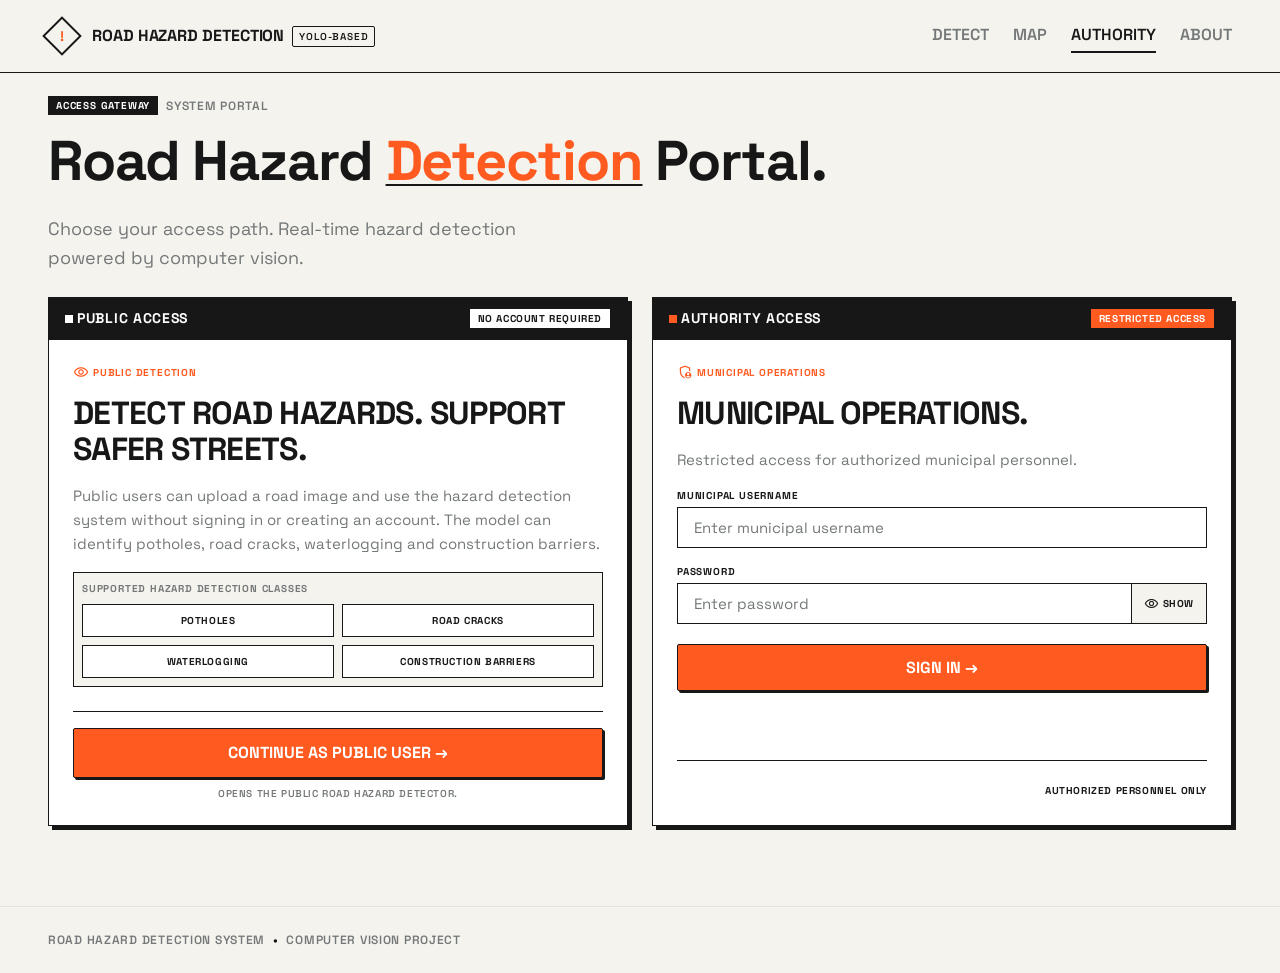
==== commit 4bd61d92: "feat: add hazard map and safer route planning" ====
--- a/frontend/index.html
+++ b/frontend/index.html
@@ -31,6 +31,7 @@
       </a>
       <nav class="main-nav" aria-label="Main Navigation">
         <a href="detect.html" class="nav-link">Detect</a>
+        <a href="map.html" class="nav-link">Map</a>
         <a href="index.html" class="nav-link active">Authority</a>
         <a href="#" class="nav-link">About</a>
       </nav>
